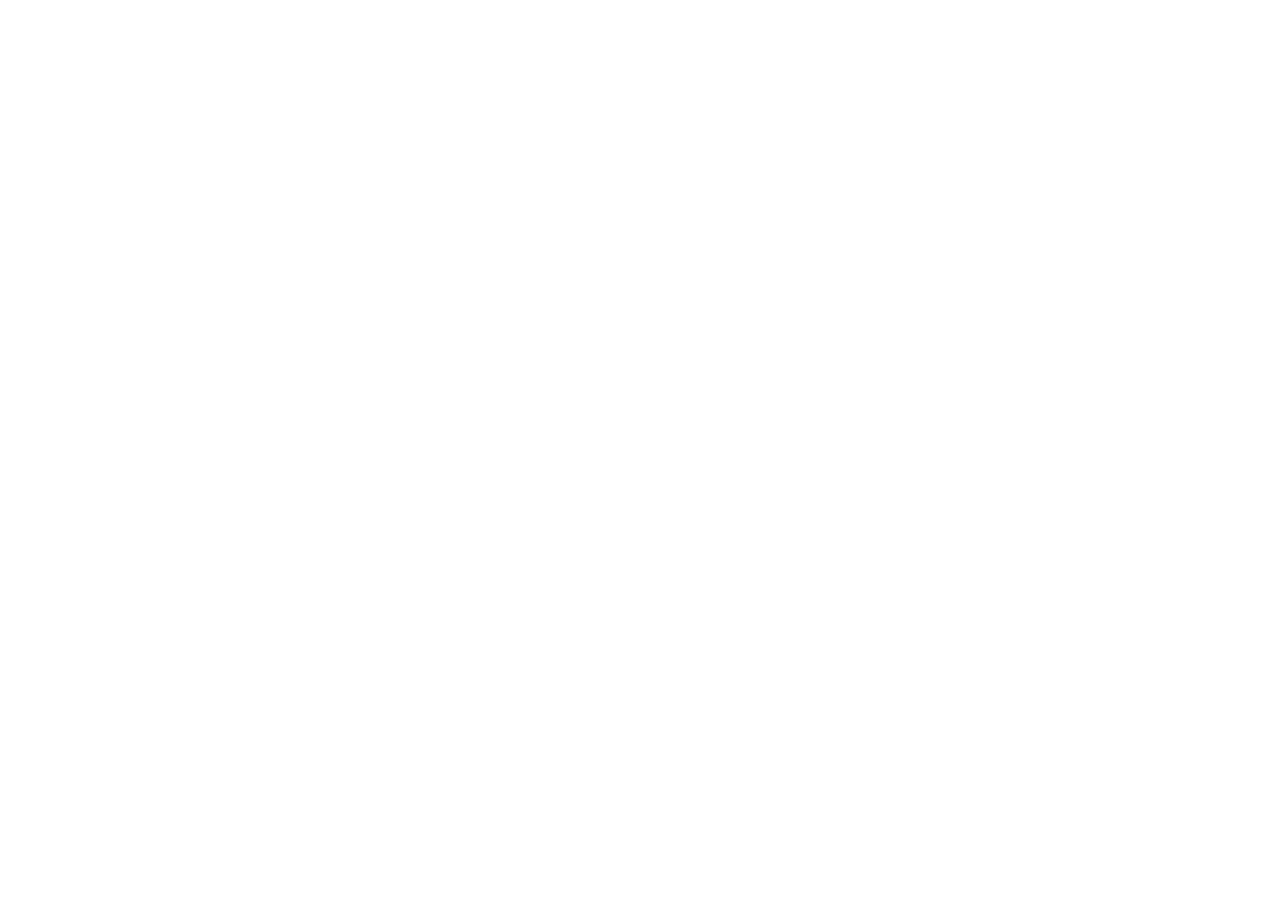
==== src/index.html @ 7e36cf8b "title project" ====
<!DOCTYPE html>
<html lang="ru">
<head>
    <meta charset="UTF-8">
    <meta name="viewport" content="width=device-width, initial-scale=1.0">
    <meta http-equiv="X-UA-Compatible" content="ie=edge">
    <title>Когнитивные искажения ispitsyn</title>

    <link rel="stylesheet" href="styles/style.css">
</head>
<body>
  <header></header>
  <section></section>
  <footer></footer>
</body>
</html>
---- src/styles/style.css ----
/** CSS STYLE **/

.hello {
  display: block;

  color: #fff;
}
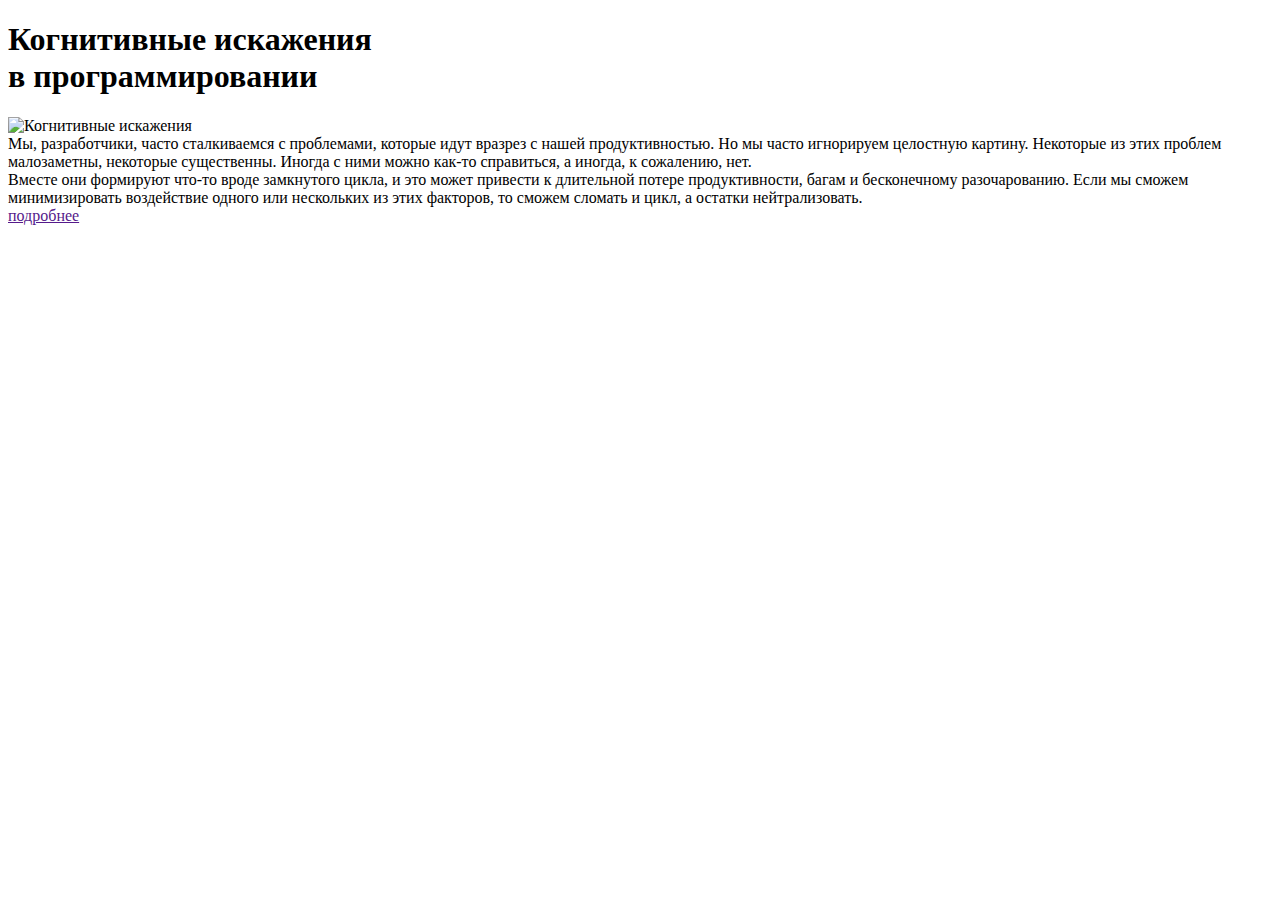
==== commit b1e5ee8b: "header project" ====
--- a/src/index.html
+++ b/src/index.html
@@ -5,11 +5,18 @@
     <meta name="viewport" content="width=device-width, initial-scale=1.0">
     <meta http-equiv="X-UA-Compatible" content="ie=edge">
     <title>Когнитивные искажения ispitsyn</title>
-
     <link rel="stylesheet" href="styles/style.css">
 </head>
 <body>
-  <header></header>
+  <header class="header">
+    <h1 class="header-title">Когнитивные искажения <br><span>в программировании</span></h1>
+    <img class="header-img" src="images/header.png" alt="Когнитивные искажения">
+    <div class="header-text text">Мы, разработчики, часто сталкиваемся с проблемами, которые идут вразрез с нашей продуктивностью. Но мы часто игнорируем целостную картину. Некоторые из этих проблем малозаметны, некоторые существенны. Иногда с ними можно как-то справиться, а иногда, к сожалению, нет.</div>
+    <div class="header-text text">Вместе они формируют что-то вроде замкнутого цикла, и это может привести к длительной потере продуктивности, багам и бесконечному разочарованию.
+      Если мы сможем минимизировать воздействие одного или нескольких из этих факторов, то сможем сломать и цикл, а остатки нейтрализовать.</div>
+    <a class="header-link" href="">подробнее</a>
+  </header>
+  <main></main>
   <section></section>
   <footer></footer>
 </body>
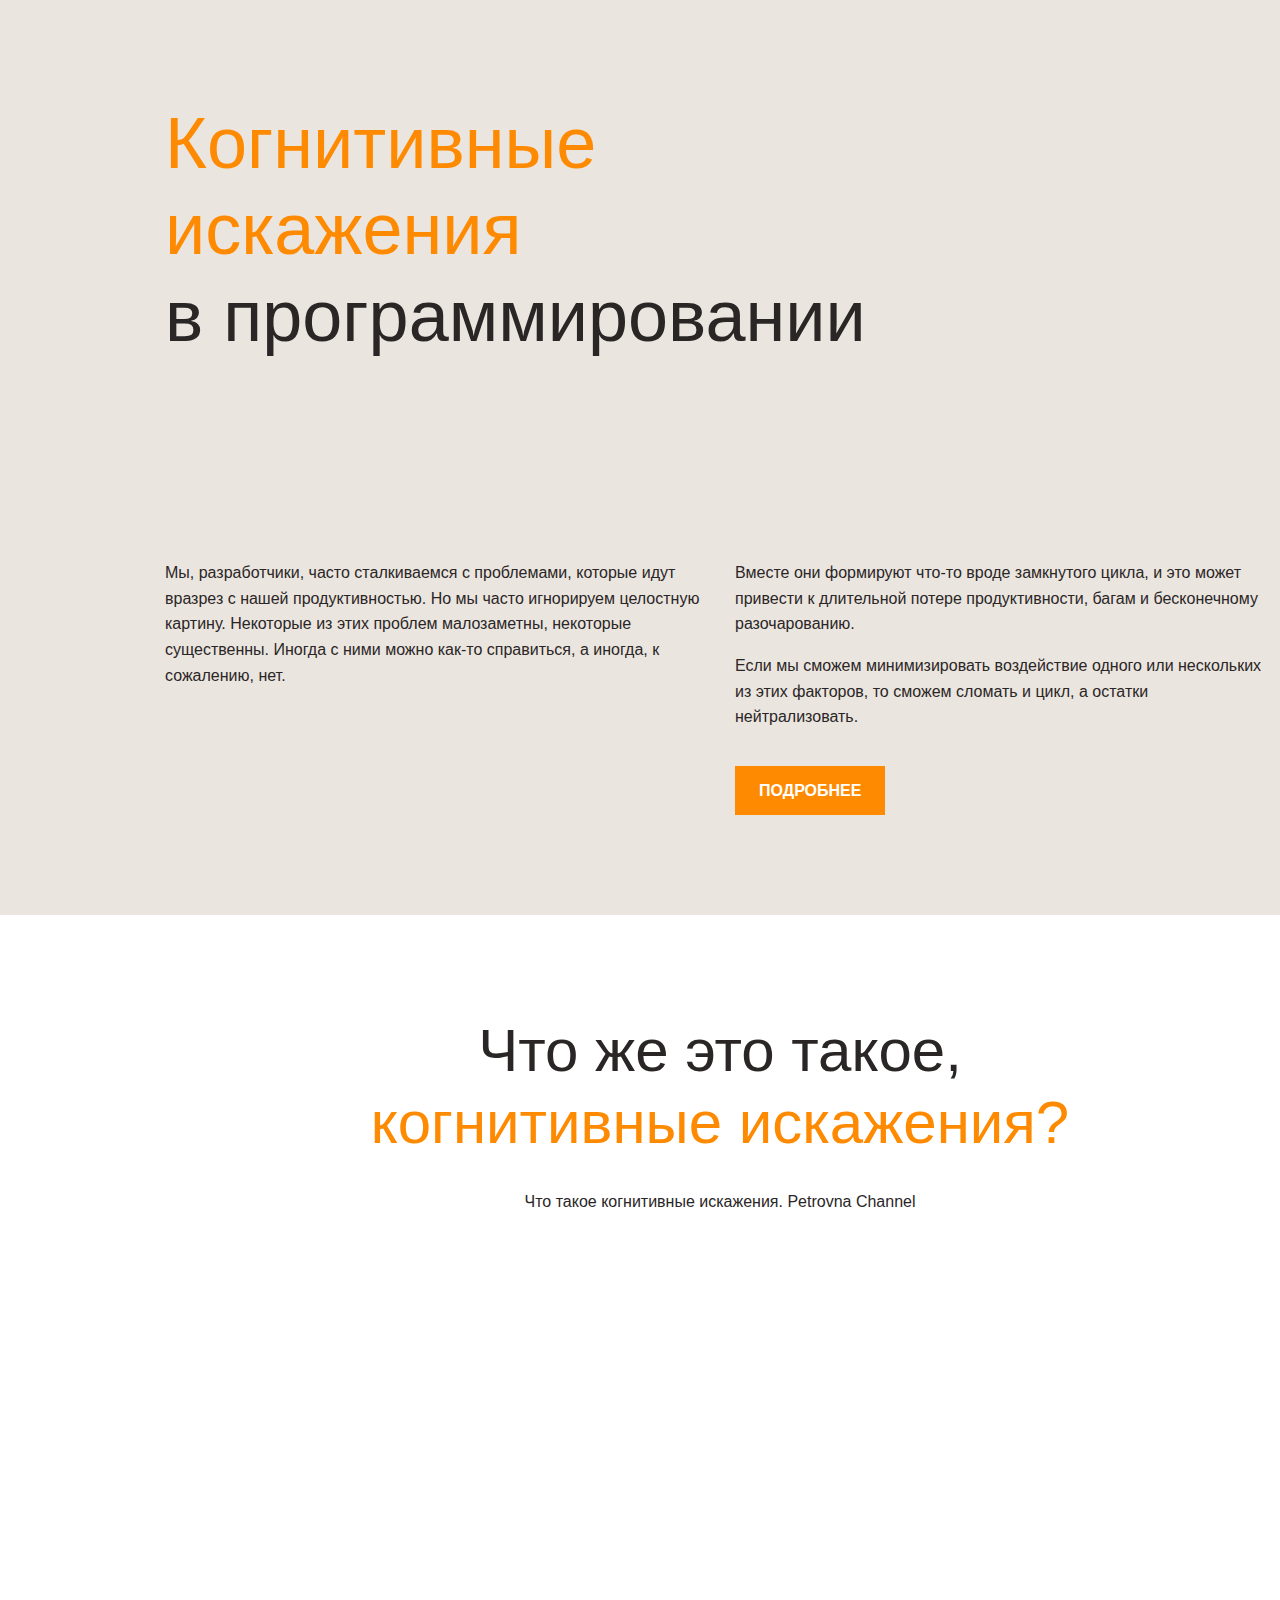
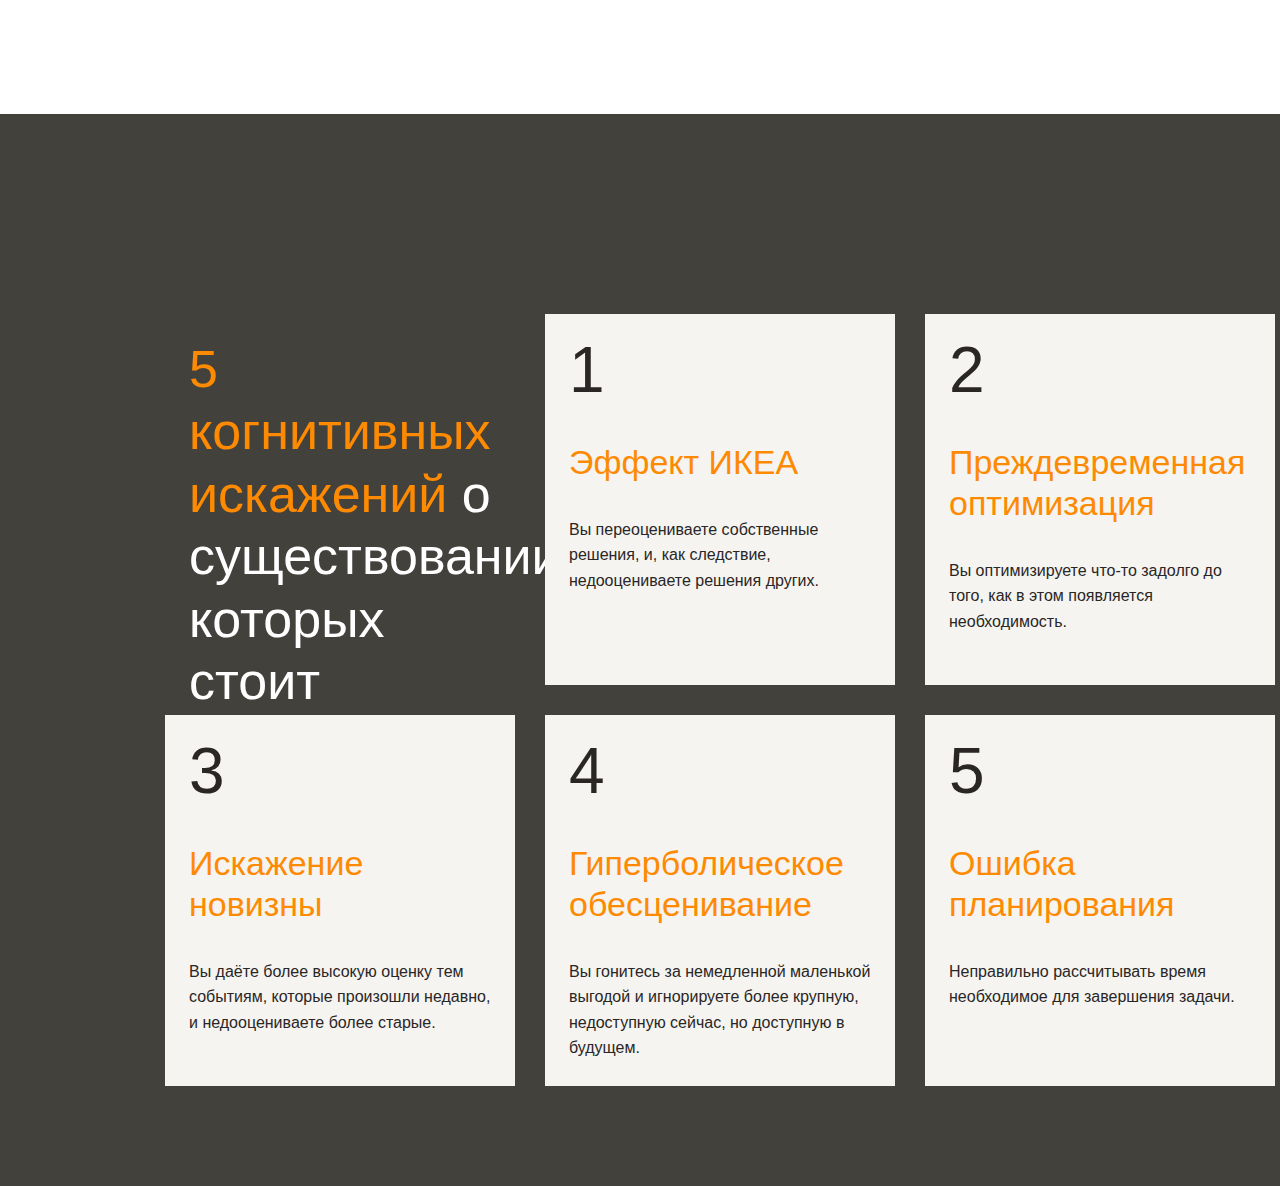
==== commit bec3b986: "content_video+navigation project" ====
--- a/src/index.html
+++ b/src/index.html
@@ -1,23 +1,91 @@
 <!DOCTYPE html>
 <html lang="ru">
 <head>
-    <meta charset="UTF-8">
-    <meta name="viewport" content="width=device-width, initial-scale=1.0">
-    <meta http-equiv="X-UA-Compatible" content="ie=edge">
-    <title>Когнитивные искажения ispitsyn</title>
-    <link rel="stylesheet" href="styles/style.css">
+  <meta charset="UTF-8">
+  <meta name="viewport" content="width=device-width, initial-scale=1.0">
+  <meta http-equiv="X-UA-Compatible" content="ie=edge">
+  <title>Когнитивные искажения ispitsyn</title>
+  <link rel="stylesheet" href="styles/style.css">
 </head>
 <body>
-  <header class="header">
-    <h1 class="header-title">Когнитивные искажения <br><span>в программировании</span></h1>
-    <img class="header-img" src="images/header.png" alt="Когнитивные искажения">
-    <div class="header-text text">Мы, разработчики, часто сталкиваемся с проблемами, которые идут вразрез с нашей продуктивностью. Но мы часто игнорируем целостную картину. Некоторые из этих проблем малозаметны, некоторые существенны. Иногда с ними можно как-то справиться, а иногда, к сожалению, нет.</div>
-    <div class="header-text text">Вместе они формируют что-то вроде замкнутого цикла, и это может привести к длительной потере продуктивности, багам и бесконечному разочарованию.
-      Если мы сможем минимизировать воздействие одного или нескольких из этих факторов, то сможем сломать и цикл, а остатки нейтрализовать.</div>
-    <a class="header-link" href="">подробнее</a>
+<main class="content">
+  <header class="content_header">
+    <section class="container">
+      <h1 class="header-title">Когнитивные <br>искажения <br><span class="black">в программировании</span></h1>
+      <img class="header-img" src="images/header.png" alt="Когнитивные искажения">
+      <section class="header_text">
+        <div class="text-item"><p>Мы, разработчики, часто сталкиваемся с проблемами, которые идут вразрез с нашей
+          продуктивностью. Но мы часто игнорируем целостную картину. Некоторые из этих проблем малозаметны, некоторые
+          существенны. Иногда с ними можно как-то справиться, а иногда, к сожалению, нет.</p>
+        </div>
+        <div class="text-item"><p>Вместе они формируют что-то вроде замкнутого цикла, и это может привести к длительной
+          потере
+          продуктивности, багам и бесконечному разочарованию.</p>
+          <p>Если мы сможем минимизировать воздействие одного или нескольких из этих факторов, то сможем сломать и цикл,
+            а
+            остатки нейтрализовать.</p>
+        </div>
+      </section>
+      <a class="header-link" href="">подробнее</a>
+    </section>
   </header>
-  <main></main>
-  <section></section>
-  <footer></footer>
+  <section class="content_video">
+    <section class="container">
+      <h2 class="h2">Что же это такое,<br><span class="orange">когнитивные искажения?</span></h2>
+      <p class="video-text">Что такое когнитивные искажения. Petrovna Channel</p>
+      <iframe class="video h2" width="919" height="569" src="https://www.youtube.com/embed/jie9AizBqss" frameborder="0"
+              allowfullscreen></iframe>
+    </section>
+  </section>
+  <section class="content_navigation">
+    <section class="container">
+      <ul class="navigation-items">
+        <li class="navigation-item h2"><span class="orange">5 когнитивных искажений</span> <span class="white"> о существовании которых стоит помнить</span>
+        </li>
+        <li class="navigation-item">
+          <a href="">
+            <div class="number">1</div>
+            <h3 class="h3 orange">Эффект ИКЕА</h3>
+            <div class="text">Вы переоцениваете собственные решения, и, как следствие, недооцениваете решения других.
+            </div>
+          </a>
+        </li>
+        <li class="navigation-item">
+          <a href="">
+            <div class="number">2</div>
+            <h3 class="h3 orange">Преждевременная оптимизация</h3>
+            <div class="text">Вы оптимизируете что-то задолго до того, как в этом появляется необходимость.</div>
+          </a>
+        </li>
+        <li class="navigation-item">
+          <a href="">
+            <div class="number">3</div>
+            <h3 class="h3 orange">Искажение новизны</h3>
+            <div class="text">Вы даёте более высокую оценку тем событиям, которые произошли недавно, и недооцениваете
+              более старые.
+            </div>
+          </a>
+        </li>
+        <li class="navigation-item">
+          <a href="">
+            <div class="number">4</div>
+            <h3 class="h3 orange">Гиперболическое обесценивание</h3>
+            <div class="text">Вы гонитесь за немедленной маленькой выгодой и игнорируете более крупную, недоступную
+              сейчас, но доступную в будущем.
+            </div>
+          </a>
+        </li>
+        <li class="navigation-item">
+          <a href="">
+            <div class="number">5</div>
+            <h3 class="h3 orange">Ошибка планирования</h3>
+            <div class="text">Неправильно рассчитывать время необходимое для завершения задачи.</div>
+          </a>
+        </li>
+      </ul>
+    </section>
+  </section>
+</main>
+<footer></footer>
 </body>
 </html>
--- a/src/styles/style.css
+++ b/src/styles/style.css
@@ -5,3 +5,209 @@
 
   color: #fff;
 }
+
+:root {
+  --Primary: #FE8A02;
+  --Text: #2A2626;
+  --background: #d7ccc0;
+  --White: #FFF;
+  --Primary-Dark: #42413c;
+  --Background-card: #f5f4f0;
+}
+
+@font-face {
+  font-family: "Neucha";
+  src: url("../fonts/Neucha-Regular.ttf");
+}
+
+@font-face {
+  font-family: "Open Sans";
+  src: url("../fonts/OpenSans-Regular.ttf");
+}
+
+body {
+  font-family: "Open Sans", sans-serif;
+  font-size: 16px;
+  width: 1440px;
+  line-height: 1.6em;
+  margin: 0;
+  color: var(--Text)
+}
+
+.container {
+  width: 1110px;
+  margin: 0 auto;
+  padding-top: 100px;
+  padding-bottom: 100px;
+  position: relative;
+}
+
+.content_header::before {
+  content: "";
+  display: block;
+  position: absolute;
+  width: 100%;
+  height: 100%;
+  background-image: url("../images/background.png");
+  opacity: 0.1;
+  background-repeat: no-repeat;
+  background-size: cover;
+  z-index: -2;
+  top: 0;
+  left: 0;
+}
+
+.header-title {
+  color: var(--Primary, #FE8A02);
+  font-family: Neucha, sans-serif;
+  font-size: 72px;
+  font-style: normal;
+  font-weight: 400;
+  line-height: 1.2em;
+  margin: 0;
+}
+
+.content_header::after {
+  content: "";
+  position: absolute;
+  background-color: var(--background);
+  z-index: -3;
+  width: 100%;
+  height: 100%;
+  opacity: 0.5;
+  top: 0;
+  left: 0;
+}
+
+.black {
+  color: var(--Text, #2A2626);
+}
+
+.content_header {
+  position: relative;
+  overflow: hidden;
+}
+
+.header-img {
+  position: absolute;
+  height: 525px;
+  top: 55px;
+  right: -270px;
+  z-index: -1;
+}
+
+.header_text {
+  padding-top: 185px;
+  display: flex;
+  gap: 30px;
+}
+
+.text-item {
+  width: 540px;
+}
+
+.header-link {
+  color: var(--White, #FFF);
+  font-family: Open Sans, sans-serif;
+  font-size: 16px;
+  font-style: normal;
+  font-weight: 700;
+  line-height: 160%; /* 25.6px */
+  text-transform: uppercase;
+  text-decoration: none;
+  display: inline-flex;
+  padding: 12px 24px 12px 24px;
+  justify-content: center;
+  align-items: center;
+  background: var(--Primary, #FE8A02);
+  margin-top: 20px;
+  left: 570px;
+  position: relative;
+}
+
+.h2 {
+  color: var(--Text, #2A2626);
+  text-align: center;
+  font-family: Neucha, sans-serif;
+  font-size: 60px;
+  font-style: normal;
+  font-weight: 400;
+  line-height: 1.2em;
+  margin: 0;
+}
+
+.video-text {
+  text-align: center;
+  margin: 30px 0 30px 0;
+}
+
+.orange {
+  color: var(--Primary, #FE8A02);
+}
+
+.video {
+  filter: drop-shadow(0 16px 32px rgba(0 0 0 / 15%));
+  margin-left: auto;
+  margin-right: auto;
+  display: block;
+  position: relative;
+  top: 200px;
+  margin-top: -200px;
+}
+
+.content_navigation {
+  background-color: var(--Primary-Dark);
+  padding-top: 100px;
+}
+
+.navigation-item {
+  width: 302px;
+  height: 323px;
+  background-color: var(--Background-card);
+  list-style: none;
+  padding: 24px;
+}
+
+.navigation-item a {
+  text-decoration: none;
+  color: var(--Text, #2A2626);
+}
+
+.navigation-items {
+  display: flex;
+  gap: 30px;
+  flex-wrap: wrap;
+  margin: 0;
+  padding: 0;
+}
+
+.h2.navigation-item {
+  font-size: 52px;
+}
+
+.number {
+  font-size: 64px;
+  font-family: "Neucha", sans-serif;
+  margin-bottom: 40px;
+  line-height: 1;
+}
+
+.h3 {
+  font-size: 34px;
+  line-height: 1.2em;
+  font-family: "Neucha", sans-serif;
+  font-weight: normal;
+}
+
+.navigation-item:nth-child(1) {
+  text-align: left;
+  background-color: var(--Primary-Dark);
+}
+
+.white {
+  color: var(--White);
+}
+
+
+
+
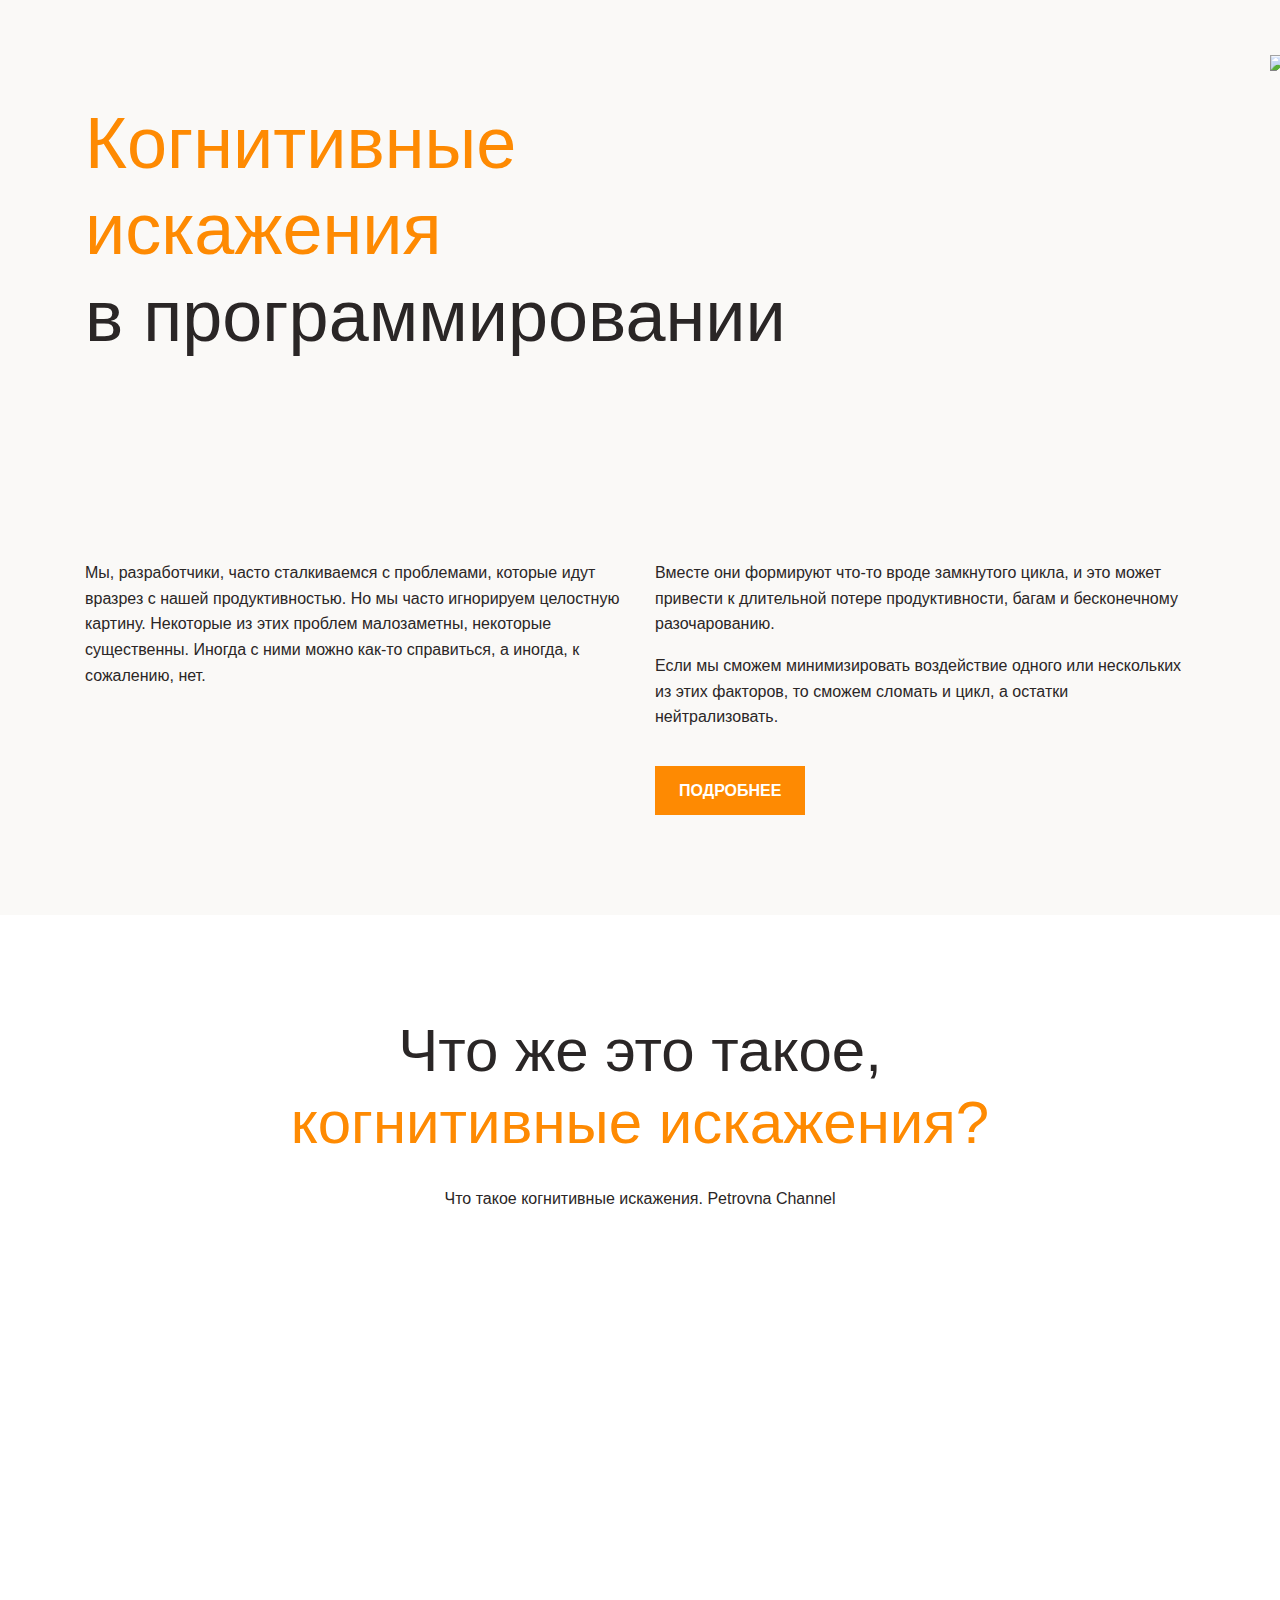
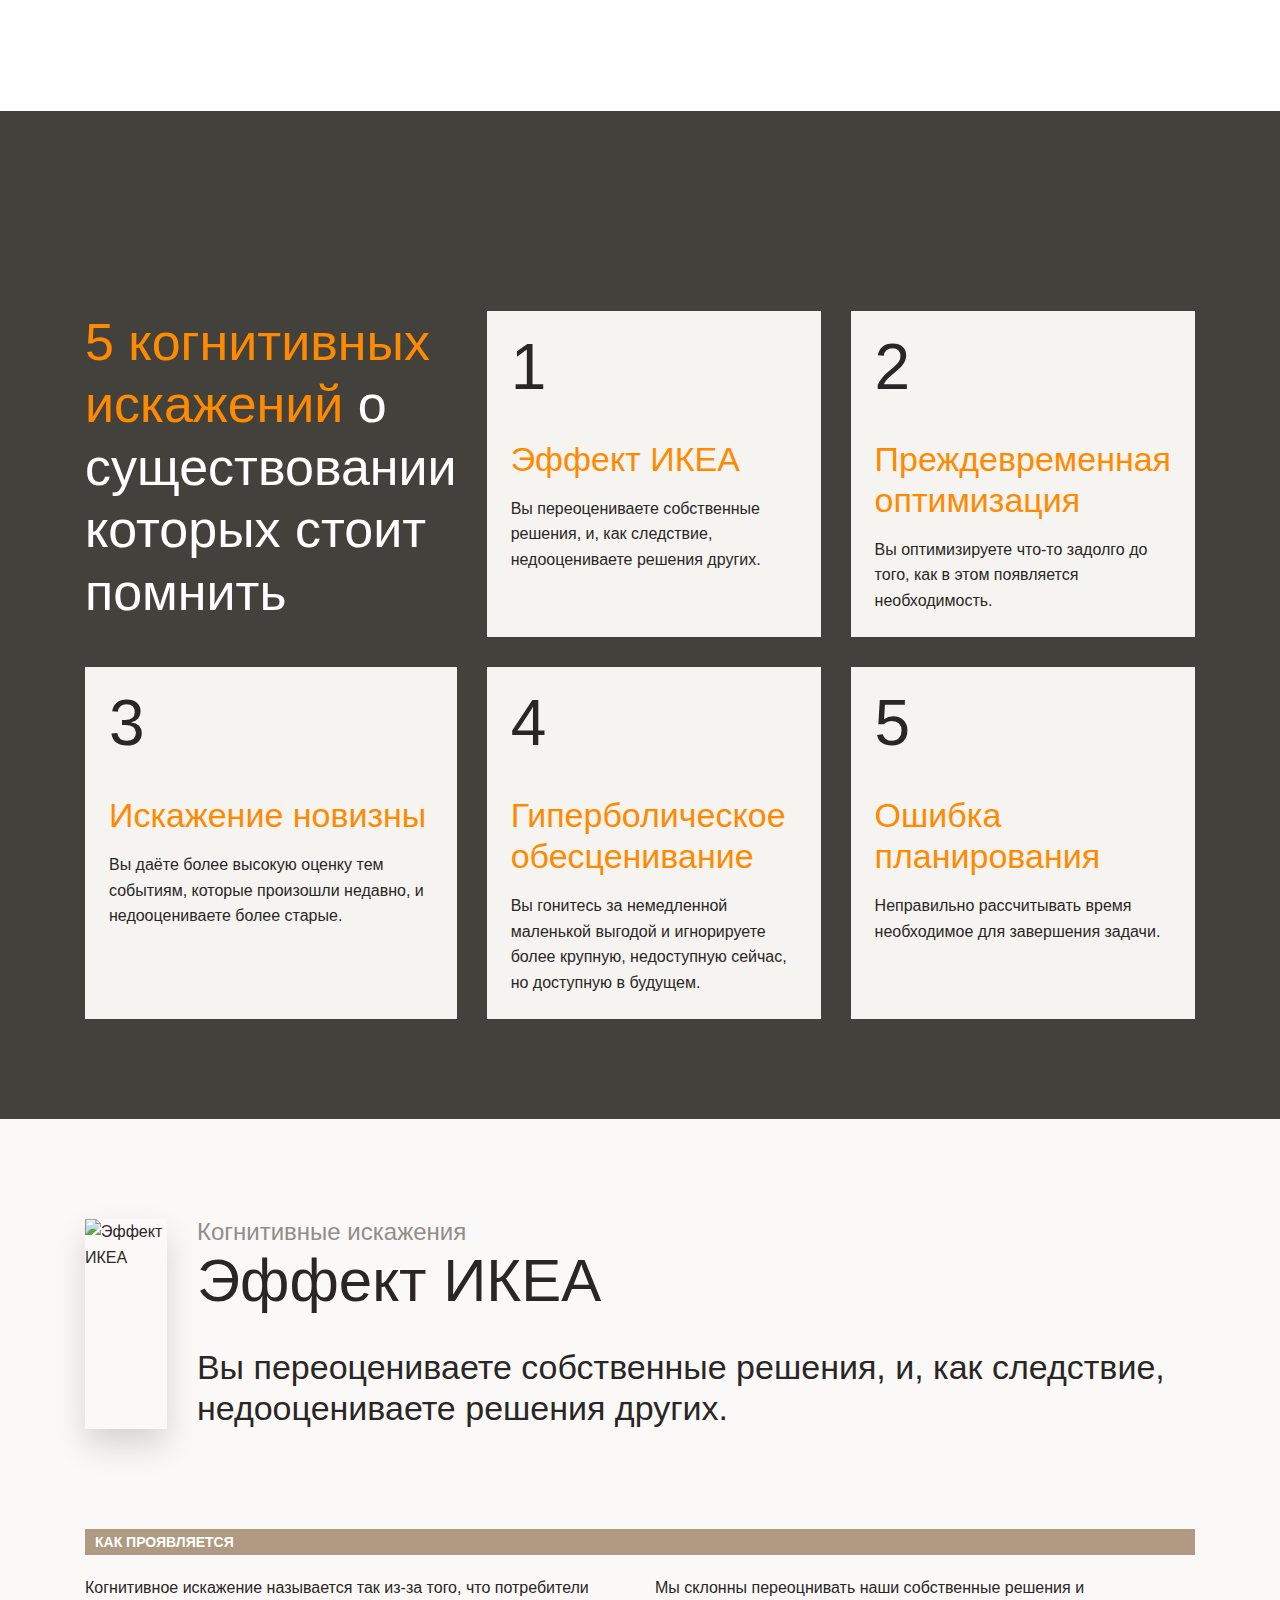
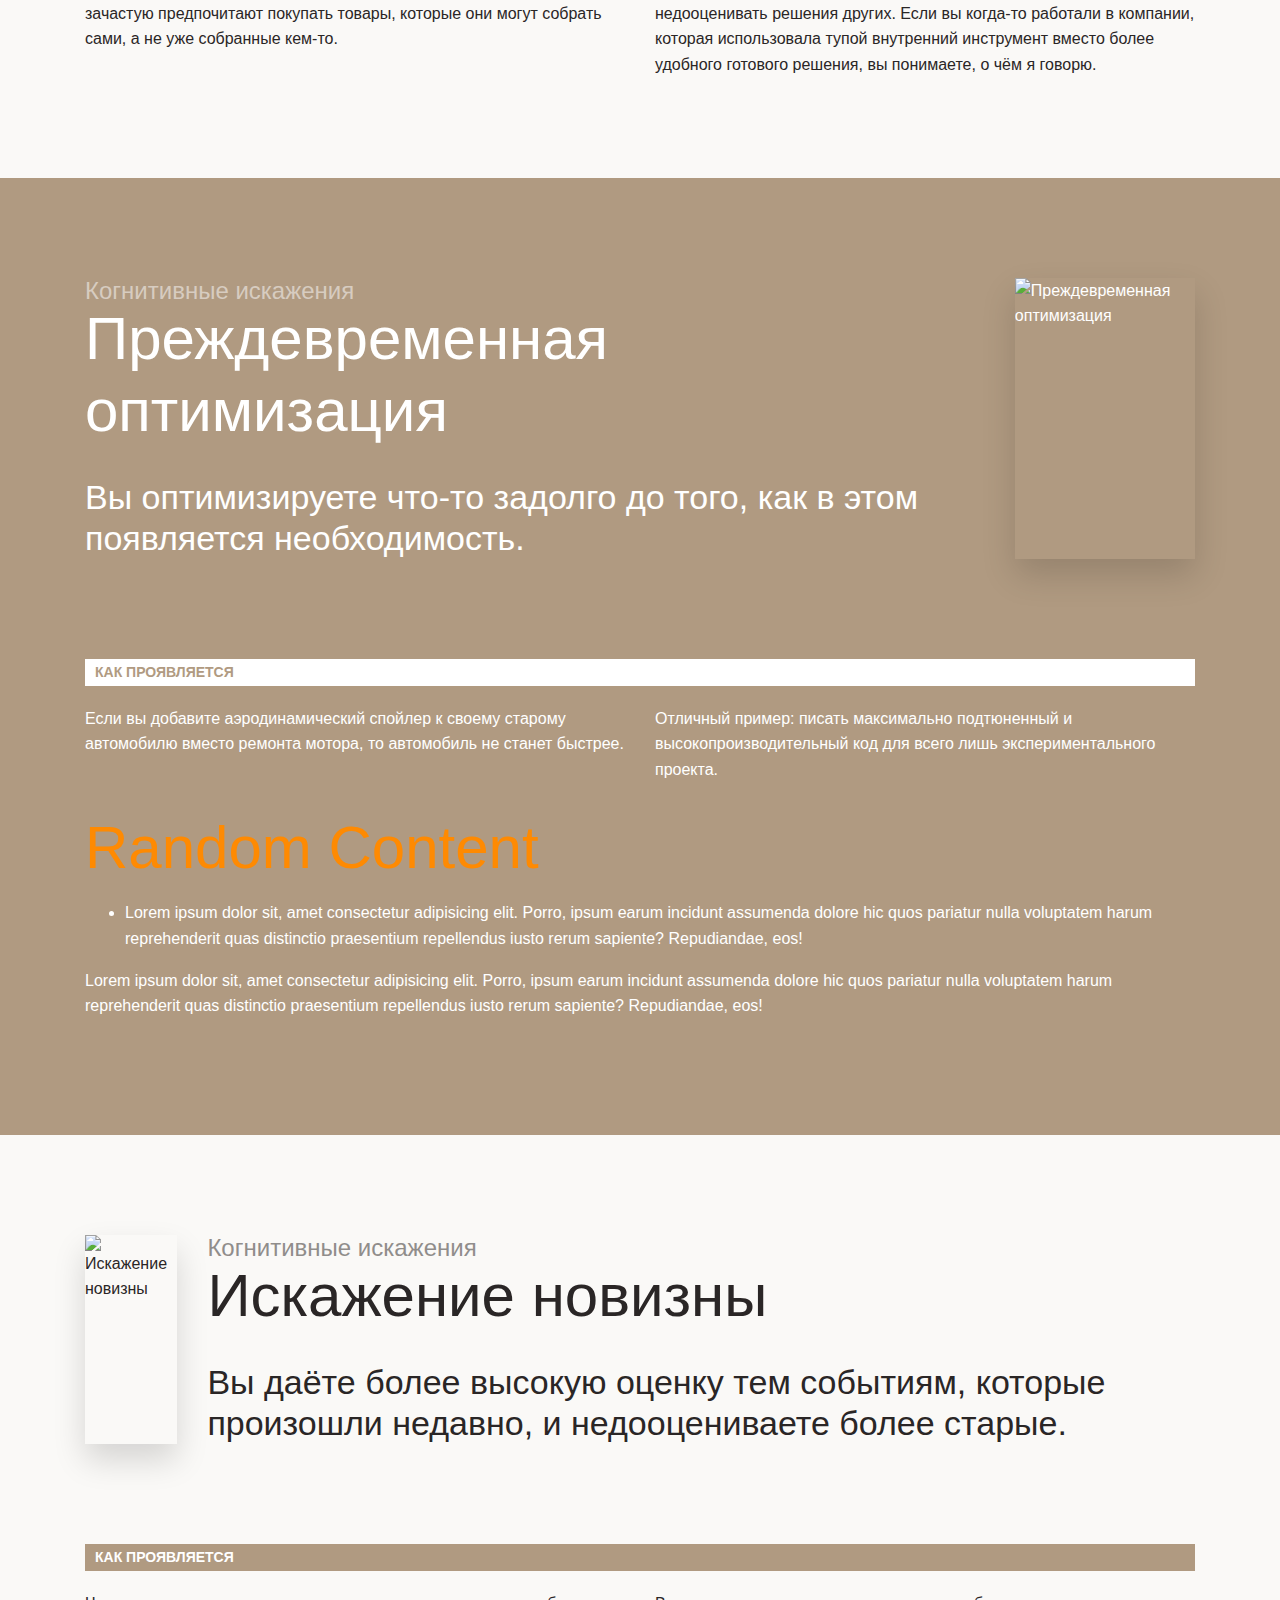
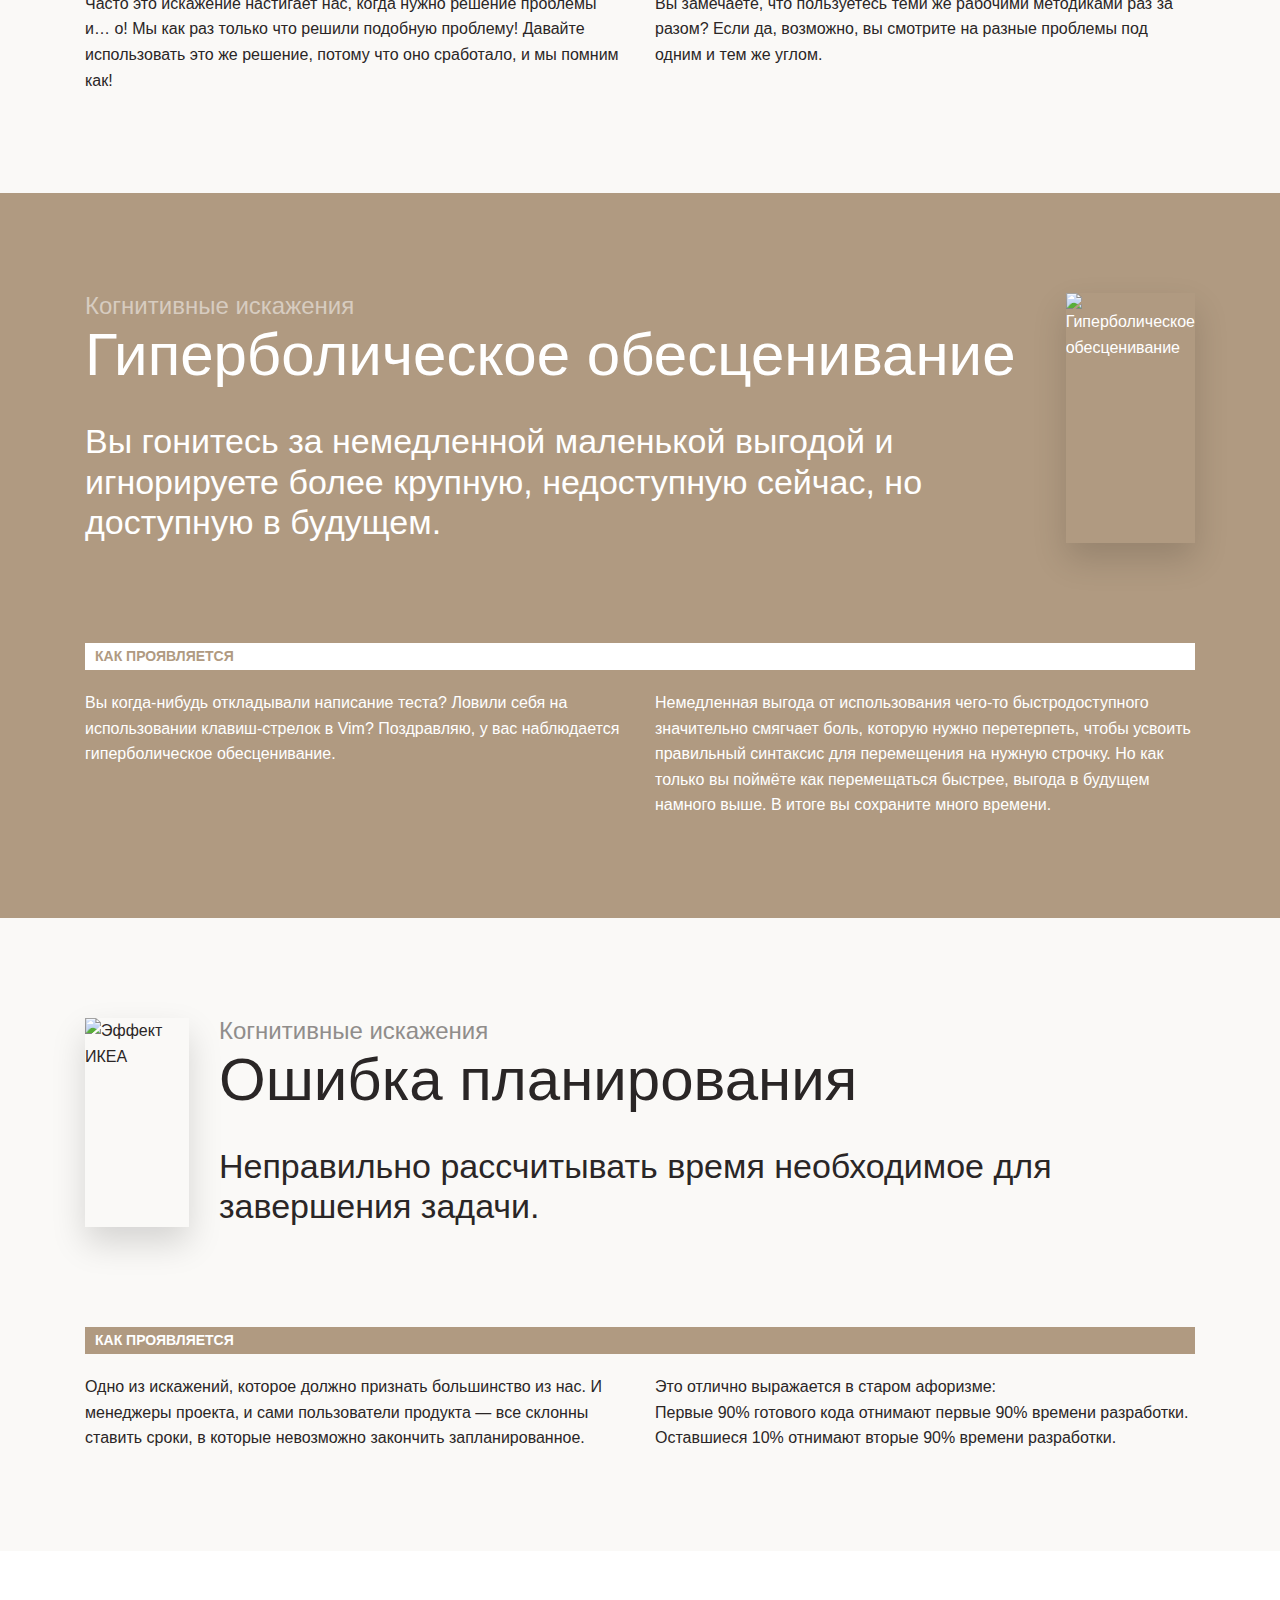
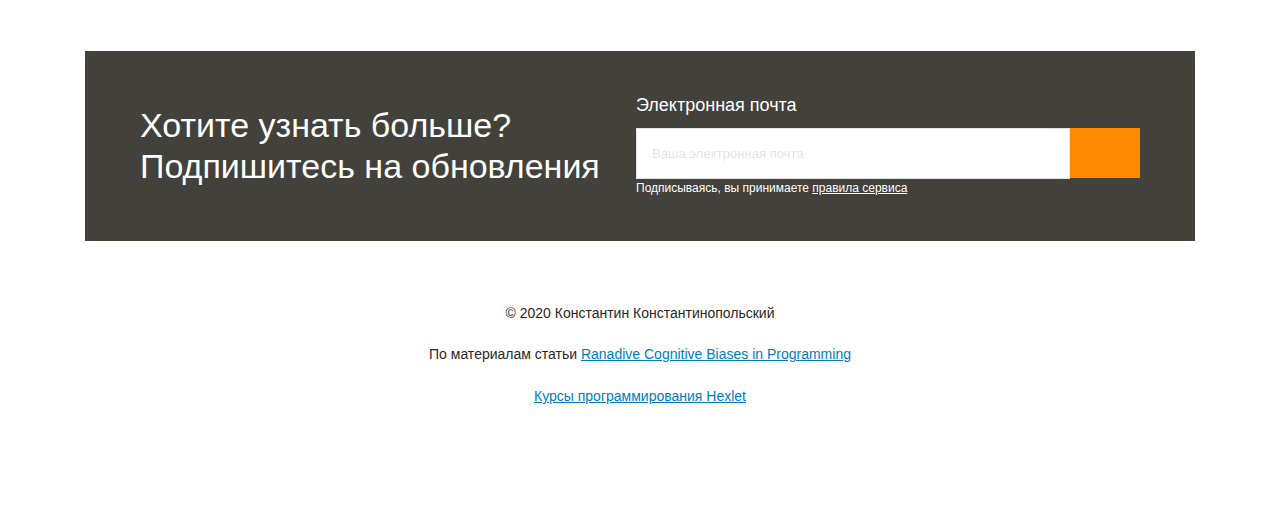
==== commit fe481eaf: "final project" ====
--- a/src/index.html
+++ b/src/index.html
@@ -14,11 +14,11 @@
       <h1 class="header-title">Когнитивные <br>искажения <br><span class="black">в программировании</span></h1>
       <img class="header-img" src="images/header.png" alt="Когнитивные искажения">
       <section class="header_text">
-        <div class="text-item"><p>Мы, разработчики, часто сталкиваемся с проблемами, которые идут вразрез с нашей
+        <div class="text"><p>Мы, разработчики, часто сталкиваемся с проблемами, которые идут вразрез с нашей
           продуктивностью. Но мы часто игнорируем целостную картину. Некоторые из этих проблем малозаметны, некоторые
           существенны. Иногда с ними можно как-то справиться, а иногда, к сожалению, нет.</p>
         </div>
-        <div class="text-item"><p>Вместе они формируют что-то вроде замкнутого цикла, и это может привести к длительной
+        <div class="text"><p>Вместе они формируют что-то вроде замкнутого цикла, и это может привести к длительной
           потере
           продуктивности, багам и бесконечному разочарованию.</p>
           <p>Если мы сможем минимизировать воздействие одного или нескольких из этих факторов, то сможем сломать и цикл,
@@ -26,66 +26,224 @@
             остатки нейтрализовать.</p>
         </div>
       </section>
-      <a class="header-link" href="">подробнее</a>
+      <a class="header-link" href="#navigation">подробнее</a>
     </section>
   </header>
   <section class="content_video">
     <section class="container">
-      <h2 class="h2">Что же это такое,<br><span class="orange">когнитивные искажения?</span></h2>
+      <h2><span class="black">Что же это такое,</span><br>когнитивные искажения?</h2>
       <p class="video-text">Что такое когнитивные искажения. Petrovna Channel</p>
-      <iframe class="video h2" width="919" height="569" src="https://www.youtube.com/embed/jie9AizBqss" frameborder="0"
+      <iframe class="video" width="919" height="569" src="https://www.youtube.com/embed/jie9AizBqss" frameborder="0"
               allowfullscreen></iframe>
     </section>
   </section>
-  <section class="content_navigation">
+  <section class="content_navigation" id="navigation">
     <section class="container">
       <ul class="navigation-items">
-        <li class="navigation-item h2"><span class="orange">5 когнитивных искажений</span> <span class="white"> о существовании которых стоит помнить</span>
-        </li>
-        <li class="navigation-item">
-          <a href="">
+        <li class="navigation-item"><h2>5 когнитивных искажений<span class="white"> о существовании которых стоит помнить</span>
+        </h2>
+        </li>
+        <li class="navigation-item">
+          <a href="#1">
             <div class="number">1</div>
-            <h3 class="h3 orange">Эффект ИКЕА</h3>
-            <div class="text">Вы переоцениваете собственные решения, и, как следствие, недооцениваете решения других.
-            </div>
-          </a>
-        </li>
-        <li class="navigation-item">
-          <a href="">
+            <h3>Эффект ИКЕА</h3>
+            <div>Вы переоцениваете собственные решения, и, как следствие, недооцениваете решения других.
+            </div>
+          </a>
+        </li>
+        <li class="navigation-item">
+          <a href="#2">
             <div class="number">2</div>
-            <h3 class="h3 orange">Преждевременная оптимизация</h3>
-            <div class="text">Вы оптимизируете что-то задолго до того, как в этом появляется необходимость.</div>
-          </a>
-        </li>
-        <li class="navigation-item">
-          <a href="">
+            <h3>Преждевременная оптимизация</h3>
+            <div>Вы оптимизируете что-то задолго до того, как в этом появляется необходимость.</div>
+          </a>
+        </li>
+        <li class="navigation-item">
+          <a href="#3">
             <div class="number">3</div>
-            <h3 class="h3 orange">Искажение новизны</h3>
-            <div class="text">Вы даёте более высокую оценку тем событиям, которые произошли недавно, и недооцениваете
+            <h3>Искажение новизны</h3>
+            <div>Вы даёте более высокую оценку тем событиям, которые произошли недавно, и недооцениваете
               более старые.
             </div>
           </a>
         </li>
         <li class="navigation-item">
-          <a href="">
+          <a href="#4">
             <div class="number">4</div>
-            <h3 class="h3 orange">Гиперболическое обесценивание</h3>
-            <div class="text">Вы гонитесь за немедленной маленькой выгодой и игнорируете более крупную, недоступную
+            <h3>Гиперболическое обесценивание</h3>
+            <div>Вы гонитесь за немедленной маленькой выгодой и игнорируете более крупную, недоступную
               сейчас, но доступную в будущем.
             </div>
           </a>
         </li>
         <li class="navigation-item">
-          <a href="">
+          <a href="#5">
             <div class="number">5</div>
-            <h3 class="h3 orange">Ошибка планирования</h3>
-            <div class="text">Неправильно рассчитывать время необходимое для завершения задачи.</div>
+            <h3>Ошибка планирования</h3>
+            <div>Неправильно рассчитывать время необходимое для завершения задачи.</div>
           </a>
         </li>
       </ul>
     </section>
   </section>
+  <section class="content_ikea-effect" id="1">
+    <section class="container">
+      <section class="ikea-effect">
+        <section class="flex">
+          <img class="img" src="images/ikea-effect.png" alt="Эффект ИКЕА">
+          <div class="part">
+            <div class="topic-dark topic">Когнитивные искажения</div>
+            <h2 class="black">Эффект ИКЕА</h2>
+            <div class="subhead-dark subhead">Вы переоцениваете собственные решения, и, как следствие, недооцениваете
+              решения других.
+            </div>
+          </div>
+        </section>
+        <h4 class="dark"> Как проявляется</h4>
+        <div class="flex">
+          <p class="text">Когнитивное искажение называется так из-за того, что потребители зачастую
+            предпочитают
+            покупать товары,
+            которые они могут собрать сами, а не уже собранные кем-то.</p>
+          <p class="text">Мы склонны переоцнивать наши собственные решения и недооценивать решения других.
+            Если вы
+            когда-то работали в
+            компании, которая использовала тупой внутренний инструмент вместо более удобного готового решения, вы
+            понимаете, о чём я говорю.</p>
+        </div>
+      </section>
+    </section>
+  </section>
+  <section class="content_premature-optimization" id="2">
+    <section class="container">
+      <section class="premature-optimization">
+        <section class="flex">
+          <div class="part">
+            <div class="topic-light topic">Когнитивные искажения</div>
+            <h2 class="light">Преждевременная оптимизация</h2>
+            <div class="subhead-light subhead">Вы оптимизируете что-то задолго до того, как в этом появляется
+              необходимость.
+            </div>
+          </div>
+          <img class="img" src="images/premature-optimization.png" alt="Преждевременная оптимизация">
+        </section>
+        <h4 class="light"> Как проявляется</h4>
+        <div class="flex">
+          <p class="text">Если вы добавите аэродинамический спойлер к своему старому автомобилю
+            вместо ремонта мотора, то автомобиль не станет быстрее.</p>
+          <p class="text">Отличный пример: писать максимально подтюненный и
+            высокопроизводительный код для всего лишь экспериментального проекта.</p>
+        </div>
+      </section>
+      <div style="margin-top: 30px; color: white;">
+        <h2>Random Content</h2>
+        <ul>
+          <li>Lorem ipsum dolor sit, amet consectetur adipisicing elit. Porro, ipsum earum incidunt assumenda dolore hic
+            quos pariatur nulla voluptatem harum reprehenderit quas distinctio praesentium repellendus iusto rerum
+            sapiente? Repudiandae, eos!
+          </li>
+        </ul>
+        <p>Lorem ipsum dolor sit, amet consectetur adipisicing elit. Porro, ipsum earum incidunt assumenda dolore hic
+          quos pariatur nulla voluptatem harum reprehenderit quas distinctio praesentium repellendus iusto rerum
+          sapiente? Repudiandae, eos!</p>
+      </div>
+    </section>
+  </section>
+  <section class="content_distortion-of-novelty" id="3">
+    <section class="container">
+      <section class="distortion-of-novelty">
+        <section class="flex">
+          <img class="img" src="images/distortion-of-novelty.png" alt="Искажение новизны">
+          <div class="part">
+            <div class="topic-dark topic">Когнитивные искажения</div>
+            <h2 class="black">Искажение новизны</h2>
+            <div class="subhead-dark subhead">Вы даёте более высокую оценку тем событиям, которые произошли недавно, и
+              недооцениваете более старые.
+            </div>
+          </div>
+        </section>
+        <h4 class="dark"> Как проявляется</h4>
+        <div class="flex">
+          <p class="text">Часто это искажение настигает нас, когда нужно решение проблемы и… о! Мы как раз только что
+            решили подобную проблему! Давайте использовать это же решение, потому что оно сработало, и мы помним
+            как!</p>
+          <p class="text">Вы замечаете, что пользуетесь теми же рабочими методиками раз за разом? Если да, возможно, вы
+            смотрите на разные проблемы под одним и тем же углом.</p>
+        </div>
+      </section>
+    </section>
+  </section>
+  <section class="content_hyperbolic-depreciation" id="4">
+    <section class="container">
+      <section class="hyperbolic-depreciation">
+        <section class="flex">
+          <div class="part">
+            <div class="topic-light topic">Когнитивные искажения</div>
+            <h2 class="light">Гиперболическое обесценивание</h2>
+            <div class="subhead-light subhead">Вы гонитесь за немедленной маленькой выгодой и игнорируете более крупную,
+              недоступную сейчас, но доступную в будущем.
+            </div>
+          </div>
+          <img class="img" src="images/hyperbolic-depreciation.png" alt="Гиперболическое обесценивание">
+        </section>
+        <h4 class="light"> Как проявляется</h4>
+        <div class="flex">
+          <p class="text">Вы когда-нибудь откладывали написание теста? Ловили себя на использовании клавиш-стрелок в
+            Vim? Поздравляю, у вас наблюдается гиперболическое обесценивание.</p>
+          <p class="text">Немедленная выгода от использования чего-то быстродоступного значительно смягчает боль,
+            которую нужно перетерпеть, чтобы усвоить правильный синтаксис для перемещения на нужную строчку. Но как
+            только вы поймёте как перемещаться быстрее, выгода в будущем намного выше. В итоге вы сохраните много
+            времени.</p>
+        </div>
+      </section>
+    </section>
+  </section>
+  <section class="content_errors-in-planning" id="5">
+    <section class="container">
+      <section class="errors-in-planning">
+        <section class="flex">
+          <img class="img" src="images/errors-in-planning.png" alt="Эффект ИКЕА">
+          <div class="part">
+            <div class="topic-dark topic">Когнитивные искажения</div>
+            <h2 class="black">Ошибка планирования</h2>
+            <div class="subhead-dark subhead">Неправильно рассчитывать время необходимое для завершения задачи.
+            </div>
+          </div>
+        </section>
+        <h4 class="dark"> Как проявляется</h4>
+        <div class="flex">
+          <p class="text">Одно из искажений, которое должно признать большинство из нас. И менеджеры проекта, и сами
+            пользователи продукта — все склонны ставить сроки, в которые невозможно закончить запланированное.</p>
+          <p class="text">Это отлично выражается в старом афоризме:
+            <br>Первые 90% готового кода отнимают первые 90% времени разработки. Оставшиеся 10% отнимают вторые 90%
+            времени разработки.</p>
+        </div>
+      </section>
+    </section>
+  </section>
 </main>
-<footer></footer>
+<footer>
+  <section class="container">
+    <section class="updates white">
+      <h3 class="white">Хотите узнать больше? <br>Подпишитесь на обновления</h3>
+      <section class="email">
+        <form action="" method="post">
+        <label class="inscription" for="email">Электронная почта</label>
+          <div class="button-flex">
+        <input class="input" type="email" id="email" placeholder="Ваша электронная почта">
+        <button type="submit" class="button"></button>
+          </div>
+        <div class="rules">Подписываясь, вы принимаете <a href="">правила сервиса</a></div>
+        </form>
+      </section>
+    </section>
+      <section class="copyright">
+        <div>© 2020 Константин Константинопольский</div>
+        <div>По материалам статьи <a href="https://medium.com/hackernoon/cognitive-biases-in-programming-5e937707c27b">Ranadive
+          Cognitive Biases in Programming</a></div>
+        <div><a href="https://ru.hexlet.io/">Курсы программирования Hexlet</a></div>
+      </section>
+    </section>
+</footer>
 </body>
 </html>
--- a/src/styles/style.css
+++ b/src/styles/style.css
@@ -8,11 +8,14 @@
 
 :root {
   --Primary: #FE8A02;
-  --Text: #2A2626;
-  --background: #d7ccc0;
+  --background: #f5f4f0;
   --White: #FFF;
   --Primary-Dark: #42413c;
-  --Background-card: #f5f4f0;
+  --Background-Dark: #B09A81;
+  --Brown: #B09A81;
+  --Secondary: #908D8B;
+  --White-50: #D7CCC0;
+  --Dark: #2A2626;
 }
 
 @font-face {
@@ -28,10 +31,34 @@
 body {
   font-family: "Open Sans", sans-serif;
   font-size: 16px;
-  width: 1440px;
   line-height: 1.6em;
+  font-style: normal;
+  font-weight: 400;
   margin: 0;
-  color: var(--Text)
+  color: var(--Dark, #2A2626)
+}
+
+h1,
+h2,
+h3 {
+  font-family: "Neucha", sans-serif;
+  color: var(--Primary);
+  line-height: 1.2em;
+  margin: 0;
+  font-style: normal;
+  font-weight: 400;
+}
+
+h1 {
+  font-size: 72px;
+}
+
+h2 {
+  font-size: 60px;
+}
+
+h3 {
+  font-size: 34px;
 }
 
 .container {
@@ -80,7 +107,11 @@
 }
 
 .black {
-  color: var(--Text, #2A2626);
+  color: var(--Dark, #2A2626);
+}
+
+.white {
+  color: var(--White);
 }
 
 .content_header {
@@ -100,10 +131,6 @@
   padding-top: 185px;
   display: flex;
   gap: 30px;
-}
-
-.text-item {
-  width: 540px;
 }
 
 .header-link {
@@ -125,24 +152,16 @@
   position: relative;
 }
 
-.h2 {
-  color: var(--Text, #2A2626);
+.header-link:hover {
+  background: #EA7600;
+}
+.content_video h2 {
   text-align: center;
-  font-family: Neucha, sans-serif;
-  font-size: 60px;
-  font-style: normal;
-  font-weight: 400;
-  line-height: 1.2em;
-  margin: 0;
 }
 
 .video-text {
   text-align: center;
-  margin: 30px 0 30px 0;
-}
-
-.orange {
-  color: var(--Primary, #FE8A02);
+  margin: 27px 0 30px 0;
 }
 
 .video {
@@ -161,28 +180,37 @@
 }
 
 .navigation-item {
-  width: 302px;
-  height: 323px;
-  background-color: var(--Background-card);
+  background-color: var(--background);
   list-style: none;
+}
+
+.navigation-item:hover h3,
+.navigation-item:hover .number,
+.navigation-item:hover div,
+.navigation-item:hover {
+  background: var(--Primary, #FE8A02);
+  color: var(--White);
+}
+
+.navigation-item h2 {
+  font-size: 52px;
+}
+
+.navigation-item a {
+  height: 100%;
+  text-decoration: none;
+  color: var(--Dark, #2A2626);
   padding: 24px;
-}
-
-.navigation-item a {
-  text-decoration: none;
-  color: var(--Text, #2A2626);
+  display: block;
+  box-sizing: border-box;
 }
 
 .navigation-items {
-  display: flex;
+  padding: 0;
+  margin: 0;
+  display: grid;
   gap: 30px;
-  flex-wrap: wrap;
-  margin: 0;
-  padding: 0;
-}
-
-.h2.navigation-item {
-  font-size: 52px;
+  grid-template-columns: repeat(3, 1fr);
 }
 
 .number {
@@ -192,22 +220,244 @@
   line-height: 1;
 }
 
-.h3 {
+.navigation-item h3 {
   font-size: 34px;
+  margin: 0 0 16px 0;
+}
+
+.navigation-item:nth-child(1) {
+  background-color: var(--Primary-Dark);
+}
+
+.flex {
+  display: flex;
+  gap: 30px;
+}
+
+.content_ikea-effect,
+.content_distortion-of-novelty,
+.content_errors-in-planning {
+  position: relative;
+}
+
+.content_ikea-effect::before,
+.content_distortion-of-novelty::before,
+.content_errors-in-planning::before {
+  content: "";
+  display: block;
+  position: absolute;
+  width: 100%;
+  height: 100%;
+  background-image: url("../images/background.png");
+  opacity: 0.1;
+  background-repeat: no-repeat;
+  background-size: cover;
+  z-index: -2;
+  top: 0;
+  left: 0;
+}
+
+.content_ikea-effect::after,
+.content_distortion-of-novelty::after,
+.content_errors-in-planning::after {
+  content: "";
+  position: absolute;
+  background-color: var(--background);
+  z-index: -3;
+  width: 100%;
+  height: 100%;
+  opacity: 0.5;
+  top: 0;
+  left: 0;
+}
+
+.img {
+  box-shadow: 0 16px 32px 0 rgba(0, 0, 0, 0.15);
+}
+
+h2.light {
+  color: var(--White, #FFF);
+}
+
+.part h2 {
+  padding-bottom: 30px;
+}
+.subhead-dark {
+  color: var(--Dark, #2A2626);
+}
+
+.subhead-light {
+  color: var(--White, #FFF);
+}
+
+.subhead {
+  font-family: Neucha, sans-serif;
+  font-size: 34px;
+  font-style: normal;
+  font-weight: 400;
+  line-height: 40.8px; /* 120% */
+}
+
+.text {
+  width: 540px;
+  margin: 0;
+  line-height: 25.6px; /* 160% */
+}
+
+h4 {
+  font-family: Open Sans, sans-serif;
+  font-size: 14px;
+  font-weight: 700;
+  text-transform: uppercase;
+  margin-top: 100px;
+  margin-bottom: 20px;
+  padding: 5px 0 5px 10px;
   line-height: 1.2em;
-  font-family: "Neucha", sans-serif;
-  font-weight: normal;
-}
-
-.navigation-item:nth-child(1) {
-  text-align: left;
-  background-color: var(--Primary-Dark);
-}
-
-.white {
+}
+
+h4.dark {
   color: var(--White);
-}
-
-
-
-
+  background: var(--Background-Dark, #B09A81);
+}
+
+h4.light {
+  background: var(--White);
+  color: var(--Brown, #B09A81);
+}
+
+.topic-dark {
+  color: var(--Secondary, #908D8B);
+}
+
+.topic-light {
+  color: var(--White-50, #D7CCC0);
+}
+
+.topic {
+  font-family: Neucha, sans-serif;
+  font-size: 24px;
+  font-style: normal;
+  font-weight: 400;
+}
+
+.content_premature-optimization,
+.content_hyperbolic-depreciation {
+  position: relative;
+  color: var(--White);
+}
+
+.content_premature-optimization::before,
+.content_hyperbolic-depreciation::before {
+  content: "";
+  display: block;
+  position: absolute;
+  width: 100%;
+  height: 100%;
+  background-image: url("../images/background.png");
+  opacity: 0.1;
+  background-repeat: no-repeat;
+  background-size: cover;
+  z-index: -2;
+  top: 0;
+  left: 0;
+}
+
+.content_premature-optimization::after,
+.content_hyperbolic-depreciation::after {
+  content: "";
+  position: absolute;
+  background-color: var(--Background-Dark);
+  z-index: -3;
+  width: 100%;
+  height: 100%;
+  top: 0;
+  left: 0;
+}
+
+.updates {
+  background: var(--Primary-Dark, #42413C);
+  display: flex;
+  padding: 0 55px;
+  justify-content: space-between;
+  align-items: center;
+  height: 190px;
+  margin-bottom: 60px;
+}
+
+.inscription {
+  display: block;
+  font-size: 18px;
+  padding-bottom: 9px;
+}
+
+.rules a {
+  color: #FFF;
+  text-decoration-line: underline;
+}
+
+.rules {
+  font-size: 12px;
+  line-height: 160%;
+}
+
+.input {
+  display: block;
+  position: relative;
+  width: 415px;
+  height: 47px;
+  border: 1px solid #E3E3E3;
+  background: var(--White, #FFF);
+  padding-left: 15px;
+  outline: transparent;
+}
+
+.input::placeholder {
+  color: #757575;
+  font-size: 13.1px;
+  line-height: 160%; /* 20.96px */
+  opacity: 0.2;
+}
+
+button::before {
+  content: "";
+  top: 15px;
+  left: 22px;
+  width: 24px;
+  position: absolute;
+  height: 24px;
+  z-index: 2;
+  background-image: url(../images/send.svg);
+  background-repeat: no-repeat;
+}
+
+.button {
+  position: relative;
+  height: 50px;
+  width: 70px;
+  background-color: var(--Primary);
+  border: none;
+  display: block;
+  cursor: pointer;
+}
+
+.button:hover {
+  background: #EA7600;
+}
+
+.copyright {
+  display: flex;
+  flex-direction: column;
+  gap: 16px;
+  align-items: center;
+  font-size: 14px;
+}
+
+.copyright a {
+  color: #007DC1;
+}
+
+.button-flex{
+  display: flex;
+}
+
+
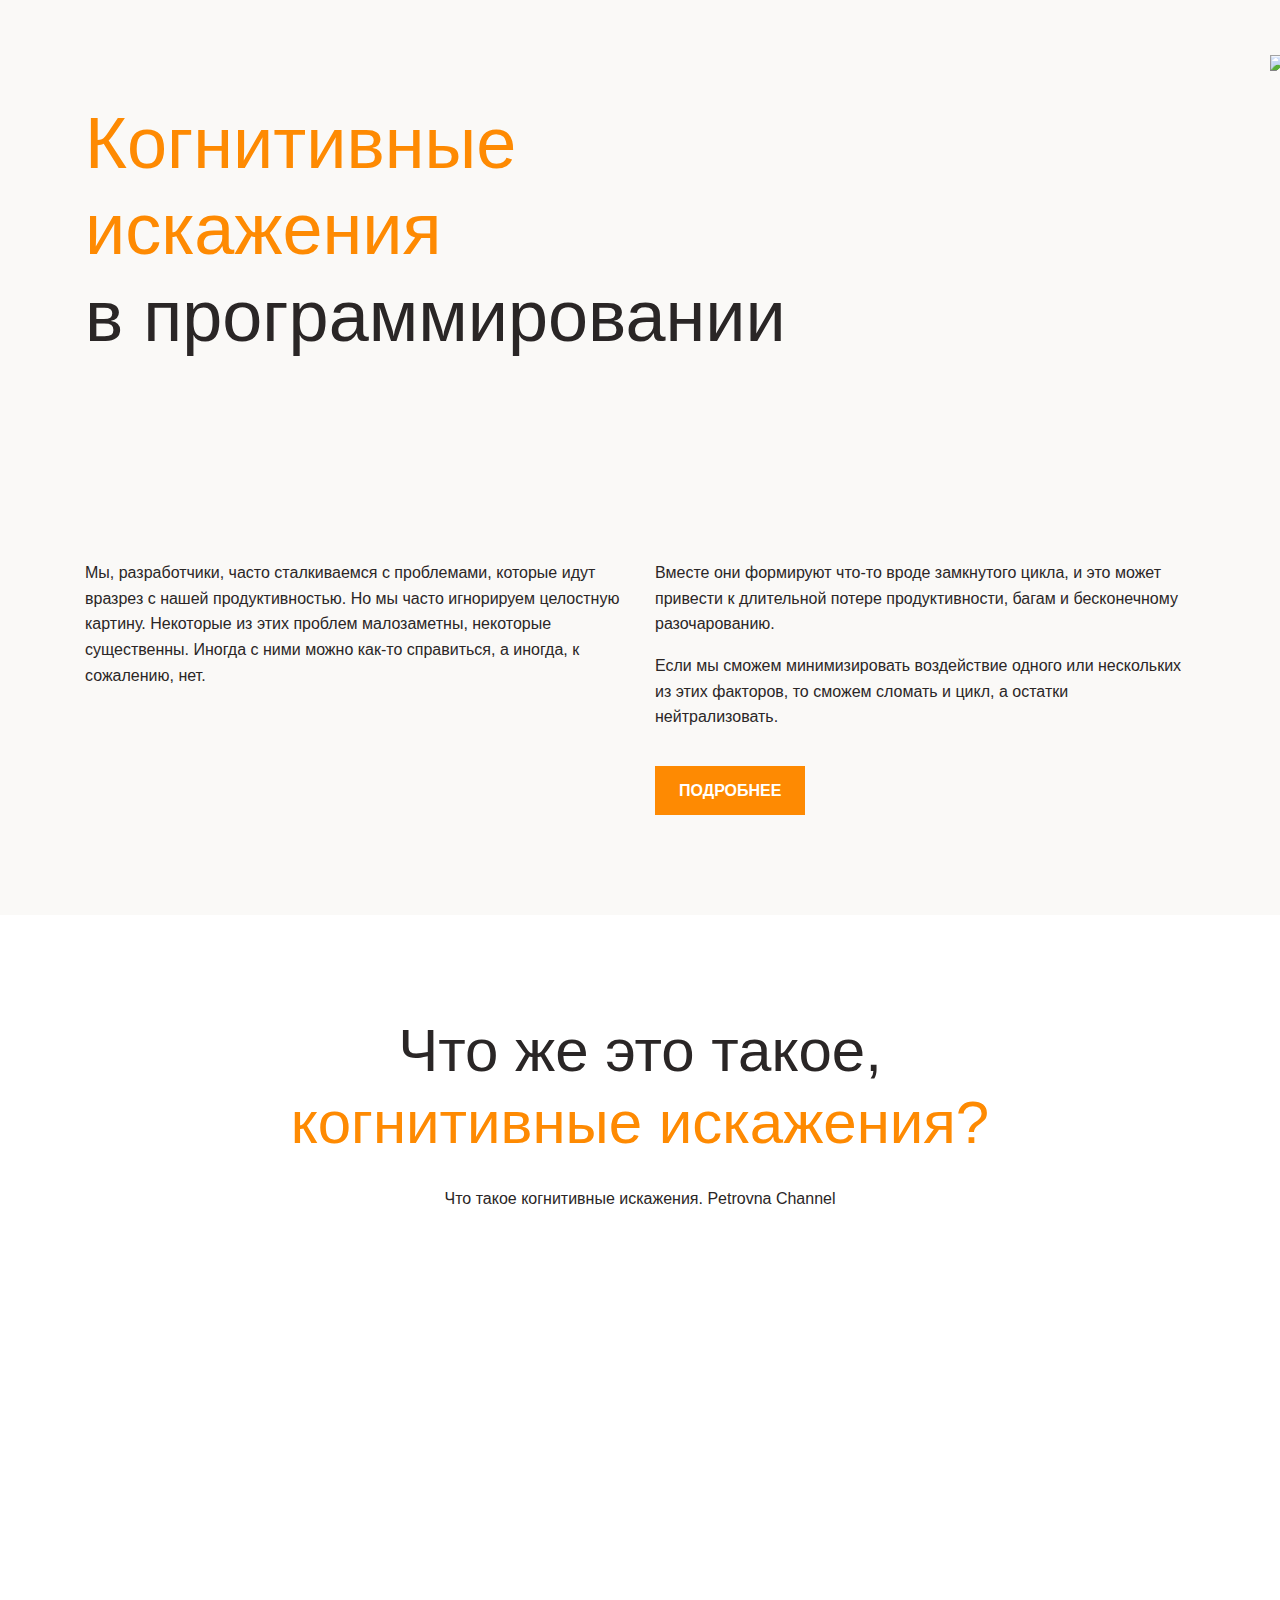
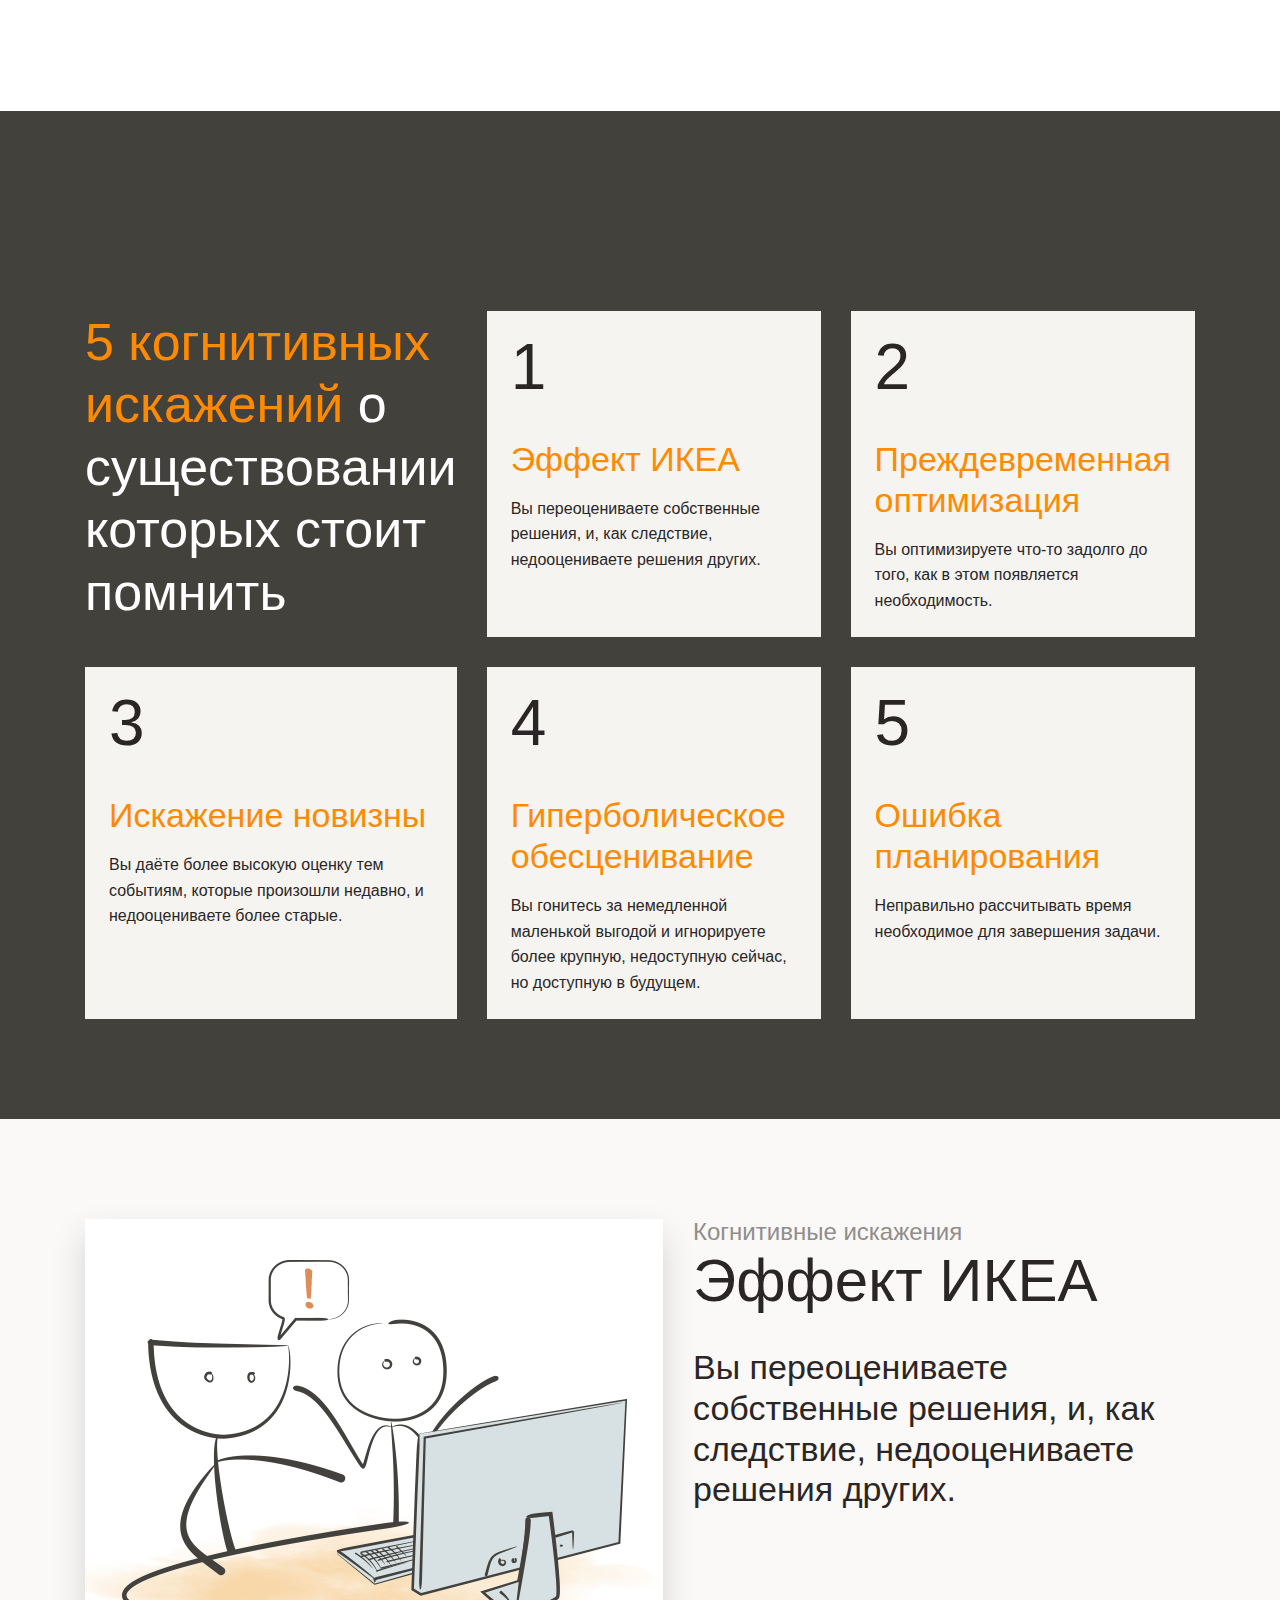
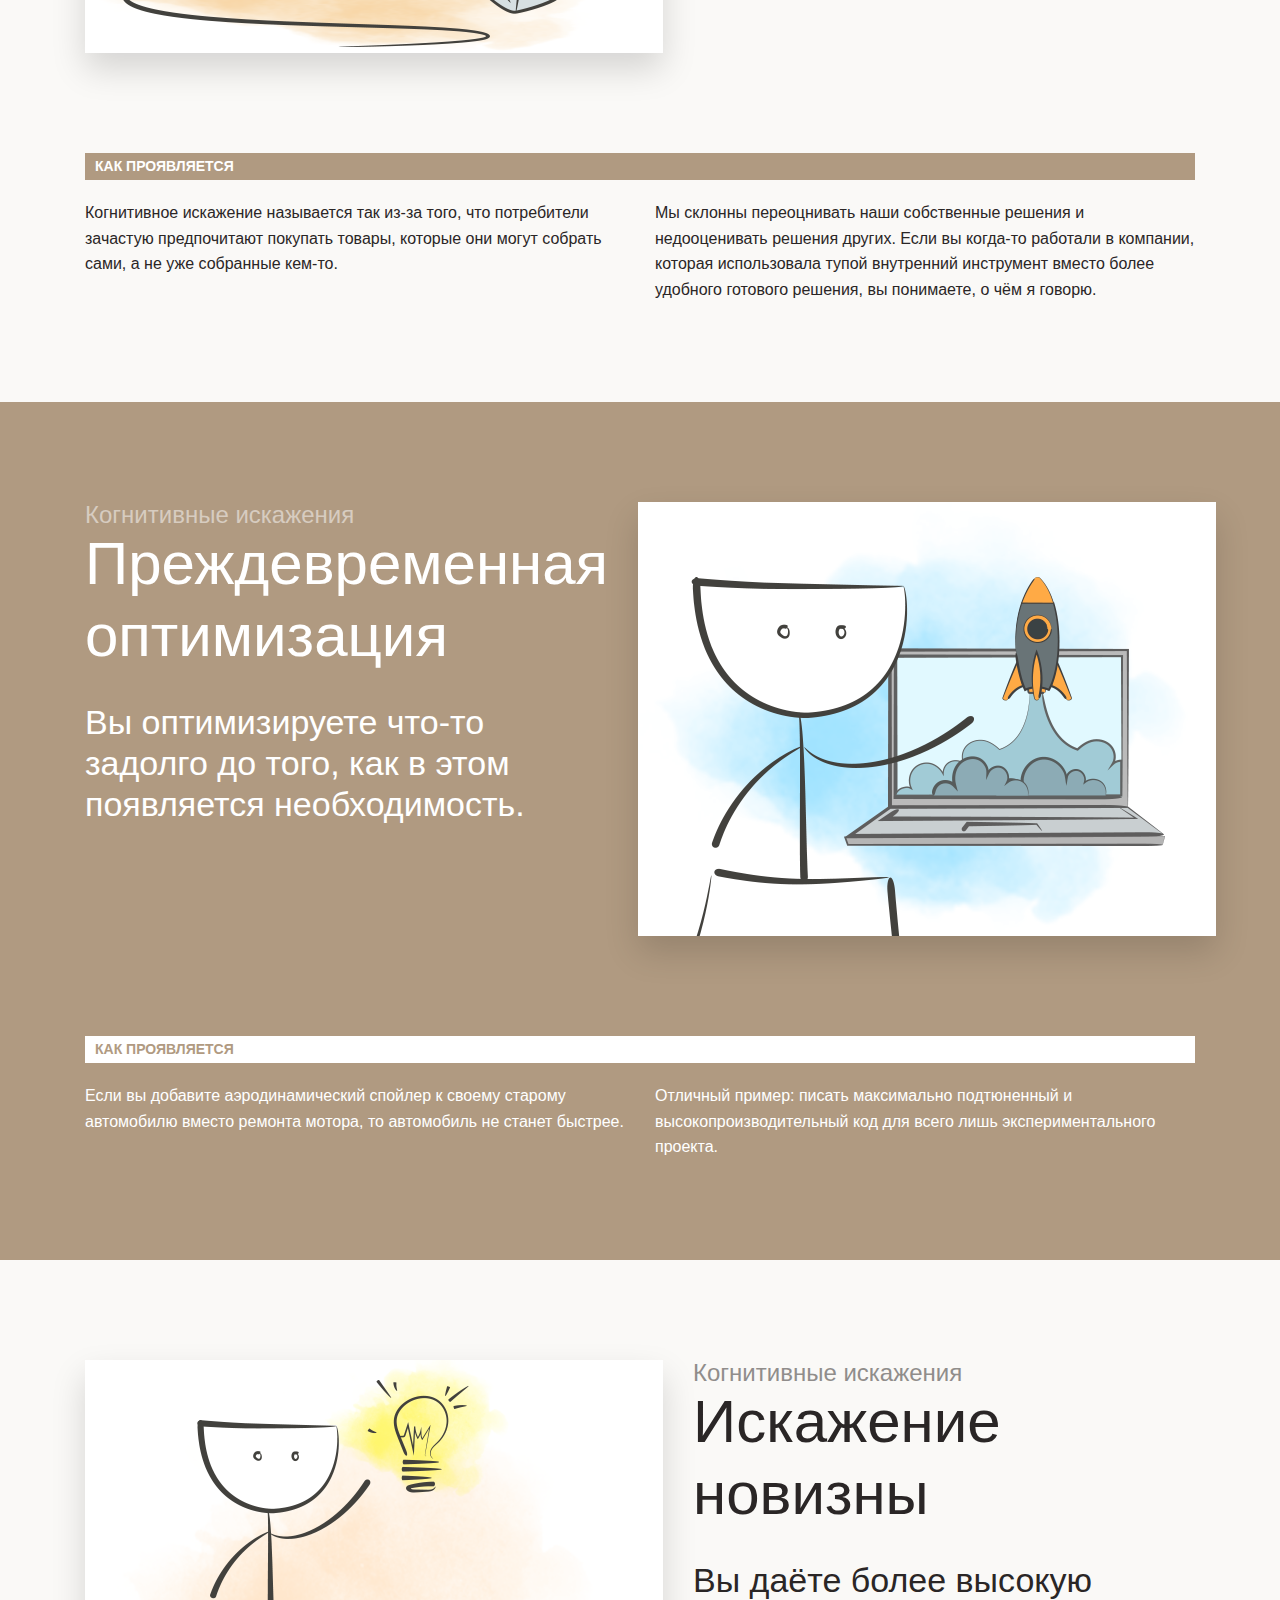
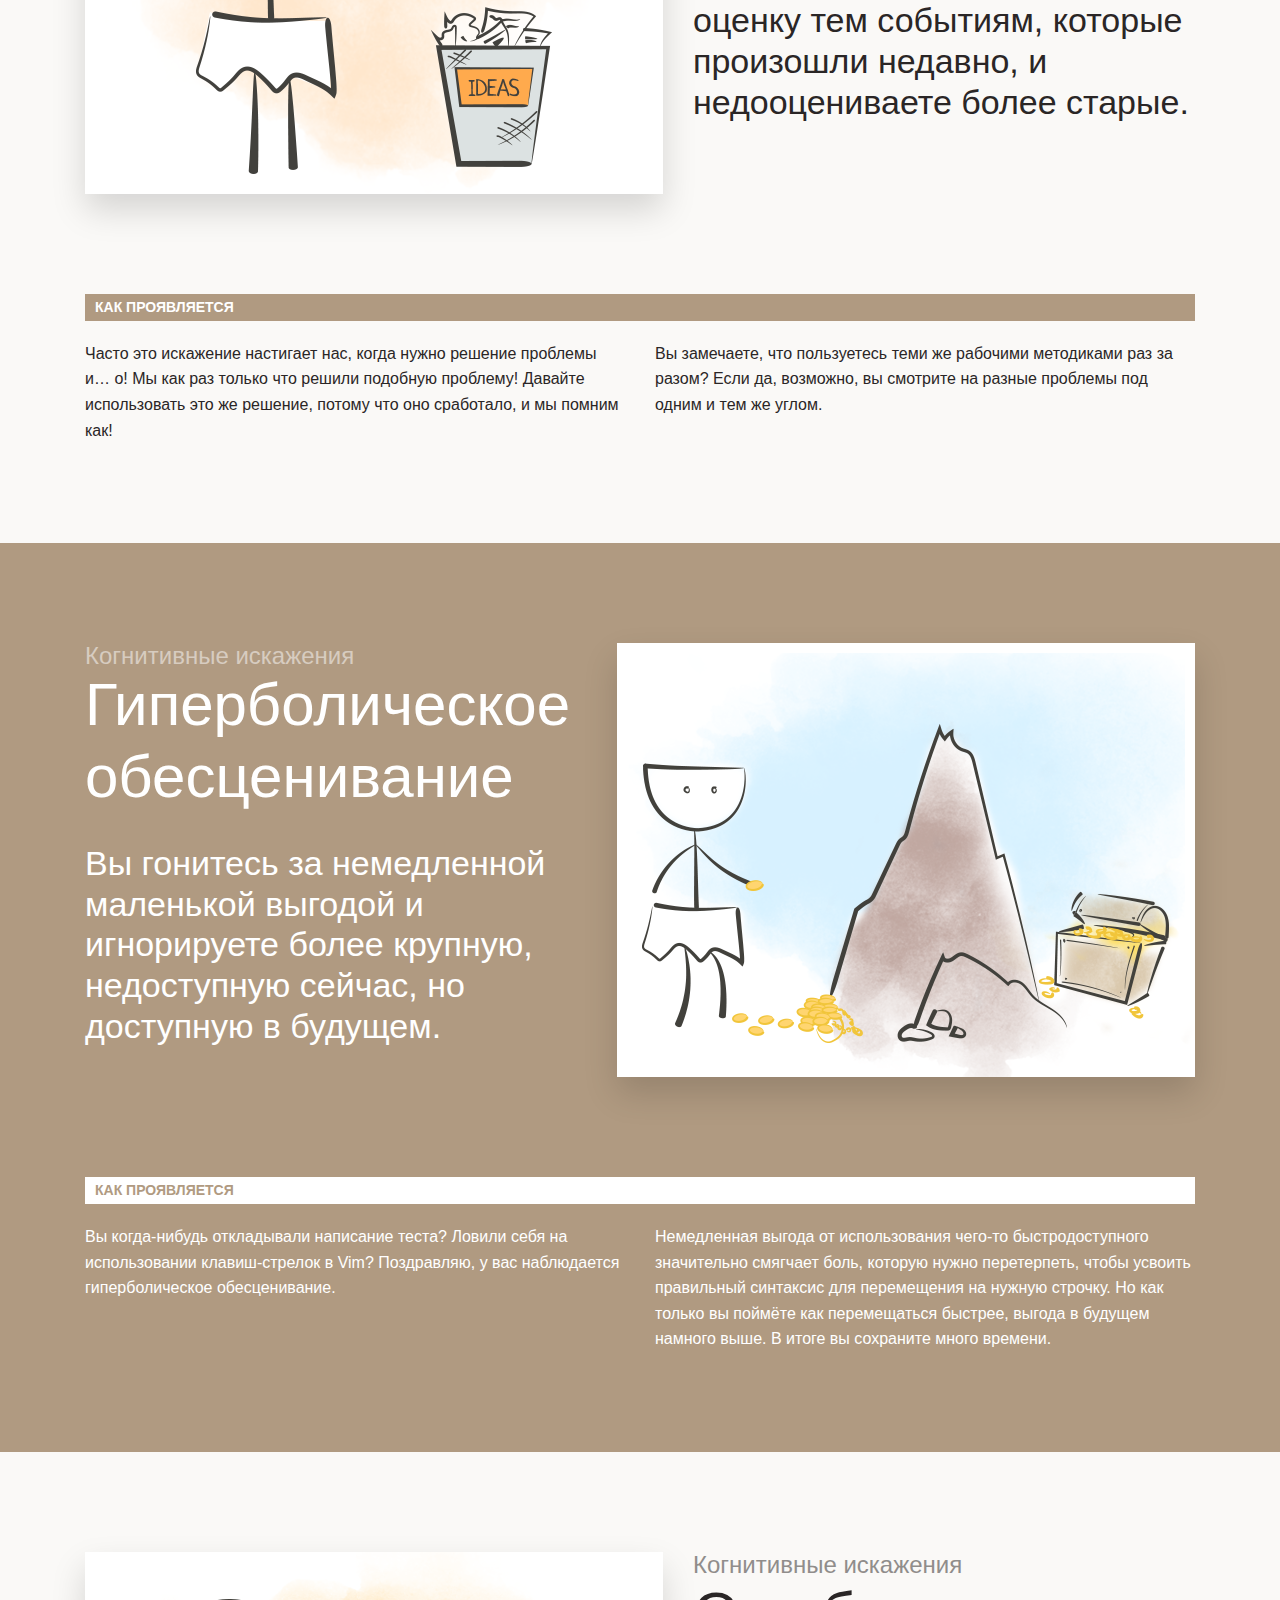
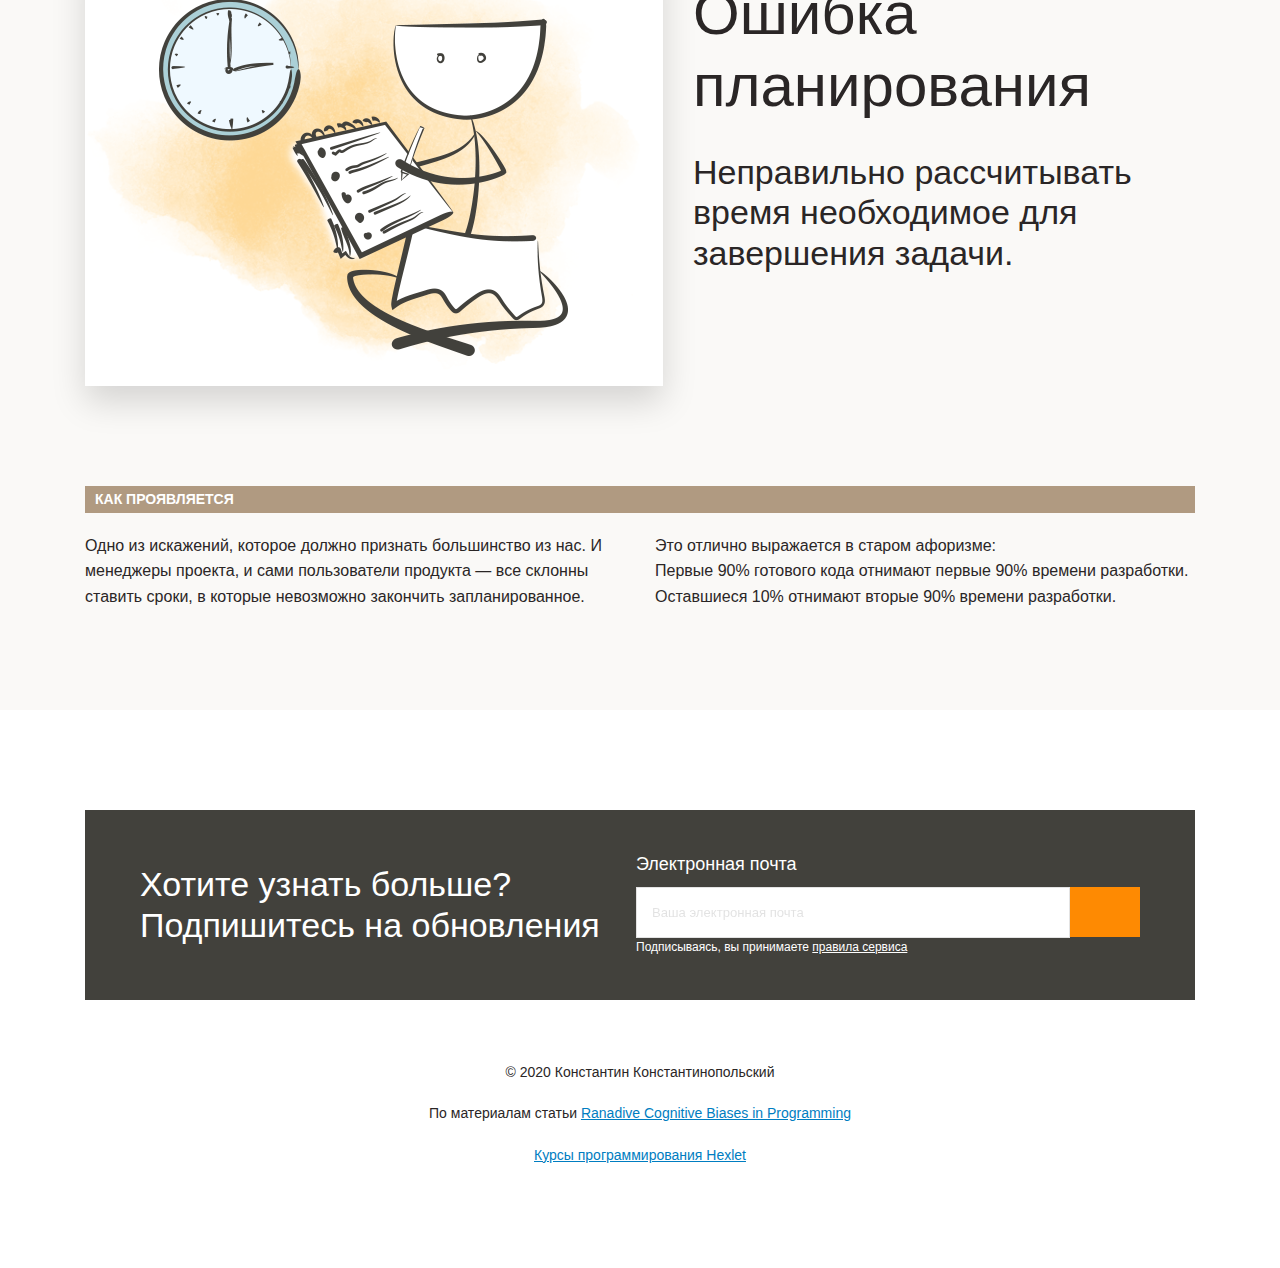
==== commit 9b55de15: "final project" ====
--- a/src/index.html
+++ b/src/index.html
@@ -135,18 +135,6 @@
             высокопроизводительный код для всего лишь экспериментального проекта.</p>
         </div>
       </section>
-      <div style="margin-top: 30px; color: white;">
-        <h2>Random Content</h2>
-        <ul>
-          <li>Lorem ipsum dolor sit, amet consectetur adipisicing elit. Porro, ipsum earum incidunt assumenda dolore hic
-            quos pariatur nulla voluptatem harum reprehenderit quas distinctio praesentium repellendus iusto rerum
-            sapiente? Repudiandae, eos!
-          </li>
-        </ul>
-        <p>Lorem ipsum dolor sit, amet consectetur adipisicing elit. Porro, ipsum earum incidunt assumenda dolore hic
-          quos pariatur nulla voluptatem harum reprehenderit quas distinctio praesentium repellendus iusto rerum
-          sapiente? Repudiandae, eos!</p>
-      </div>
     </section>
   </section>
   <section class="content_distortion-of-novelty" id="3">
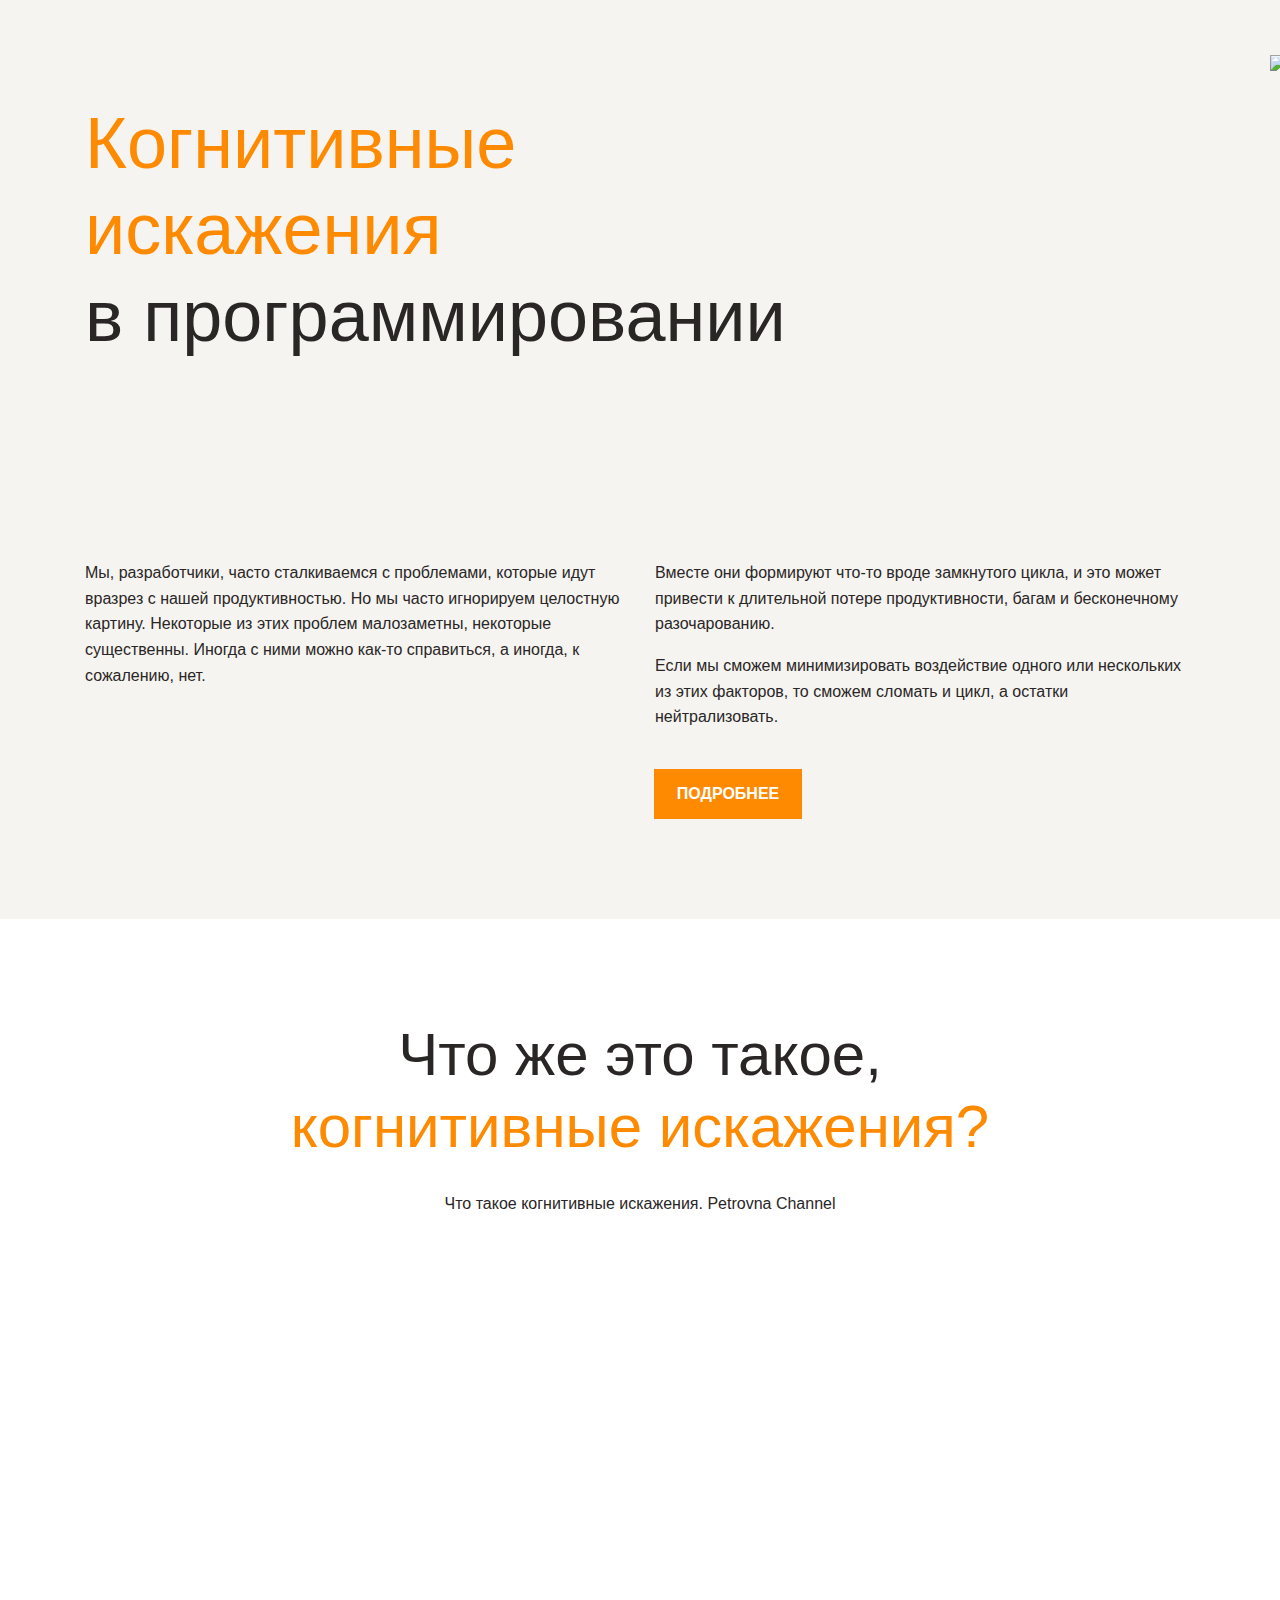
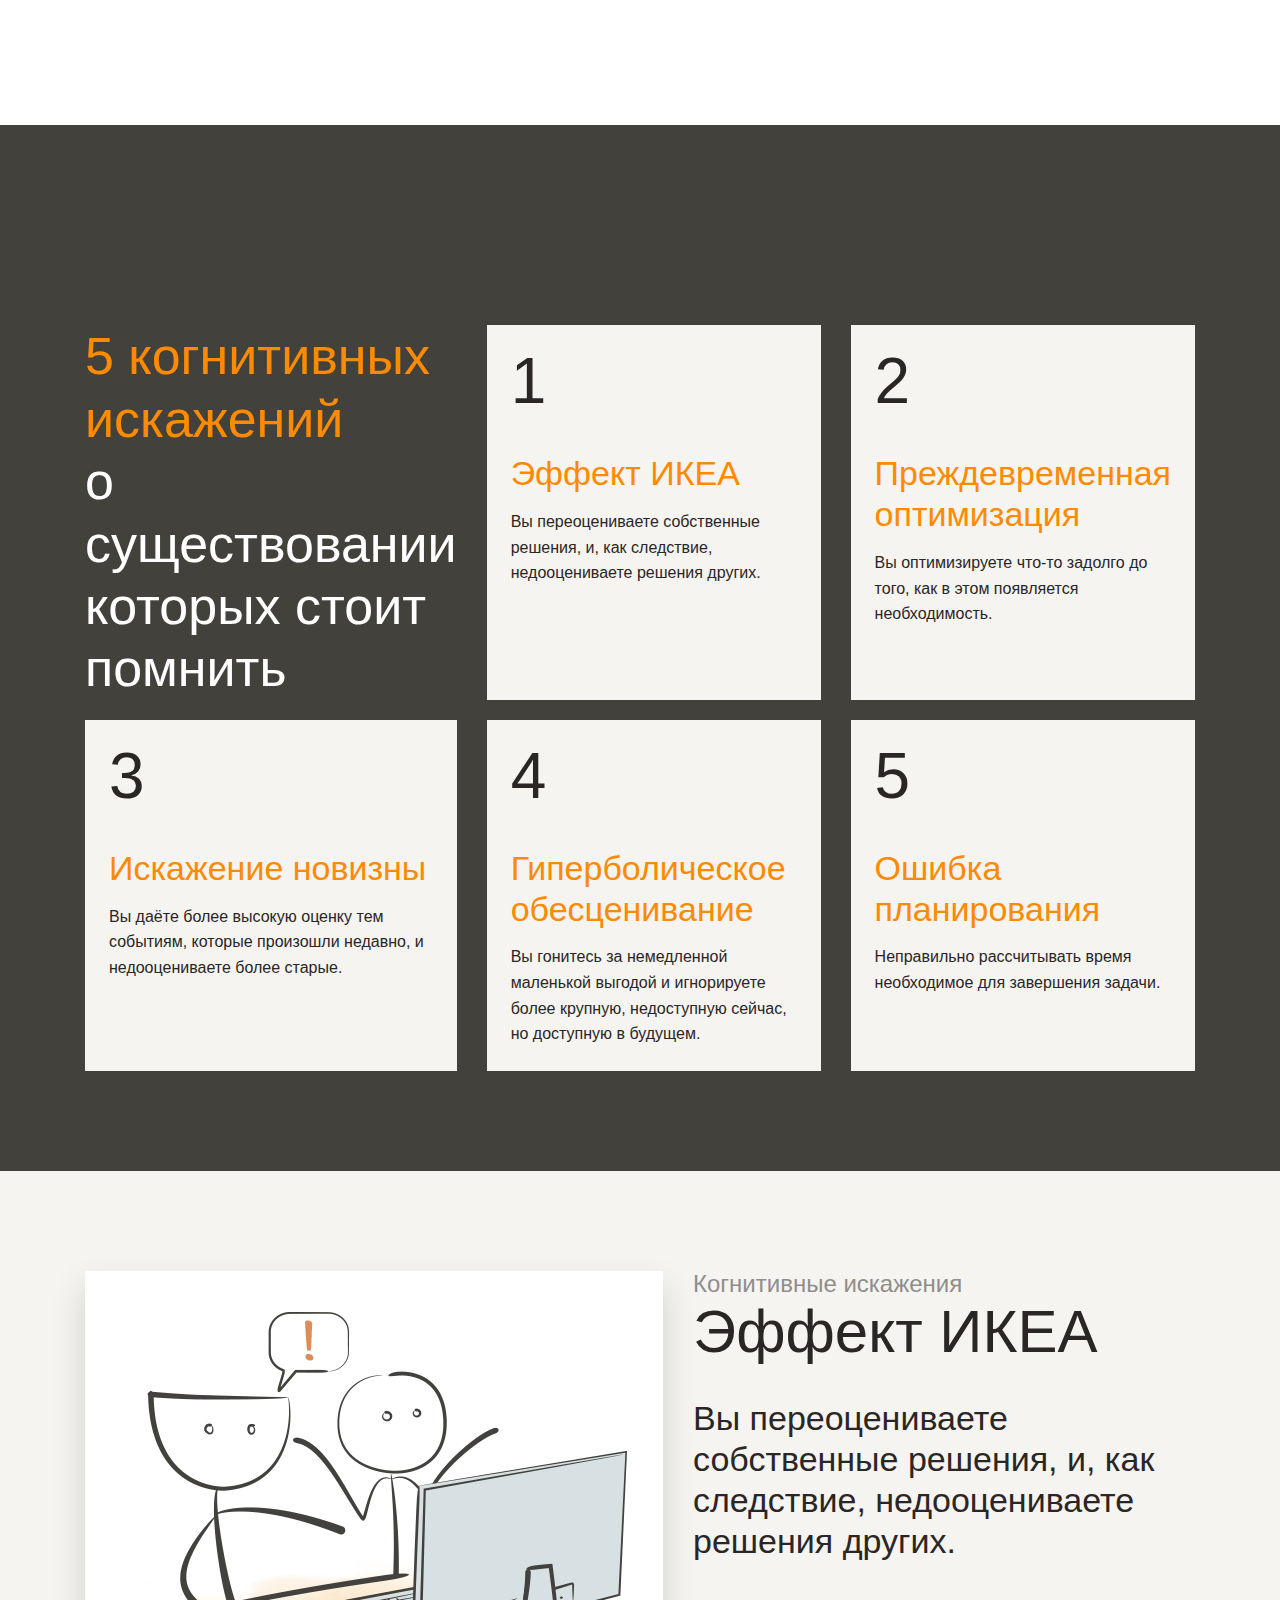
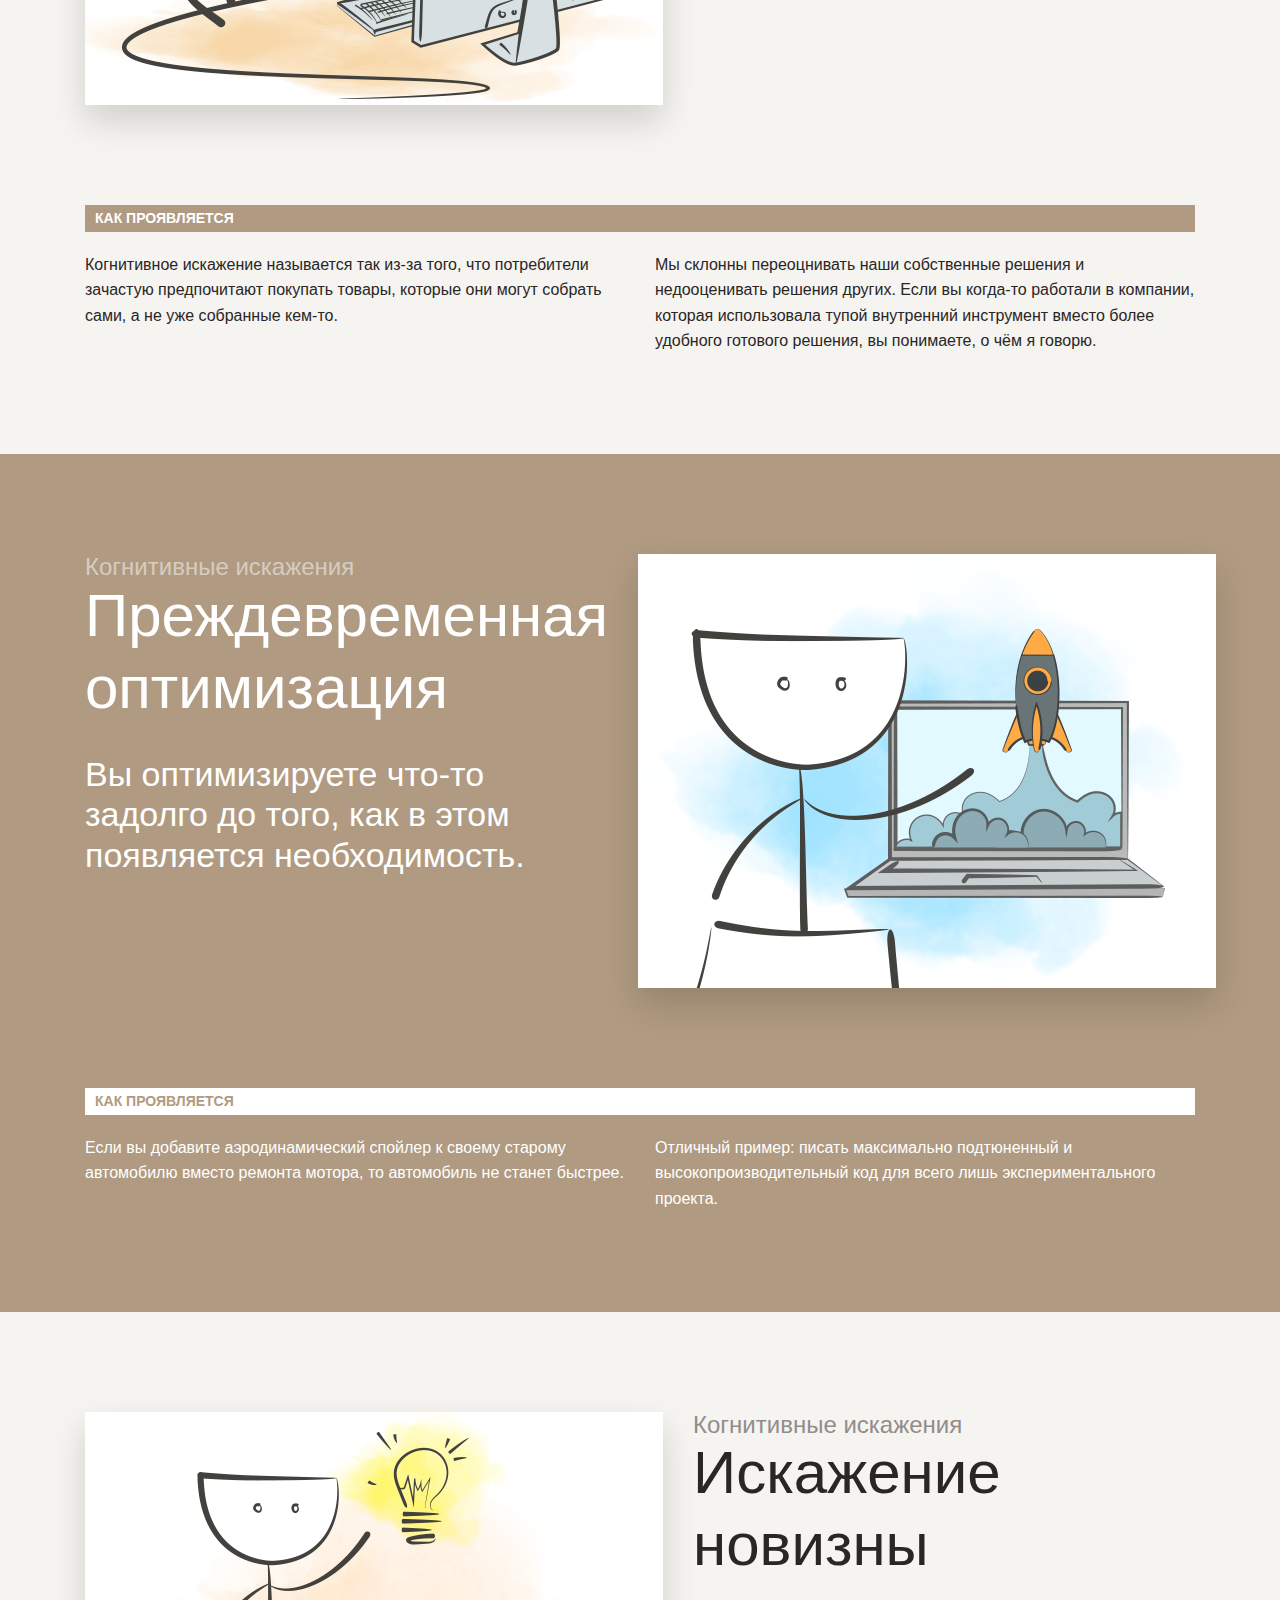
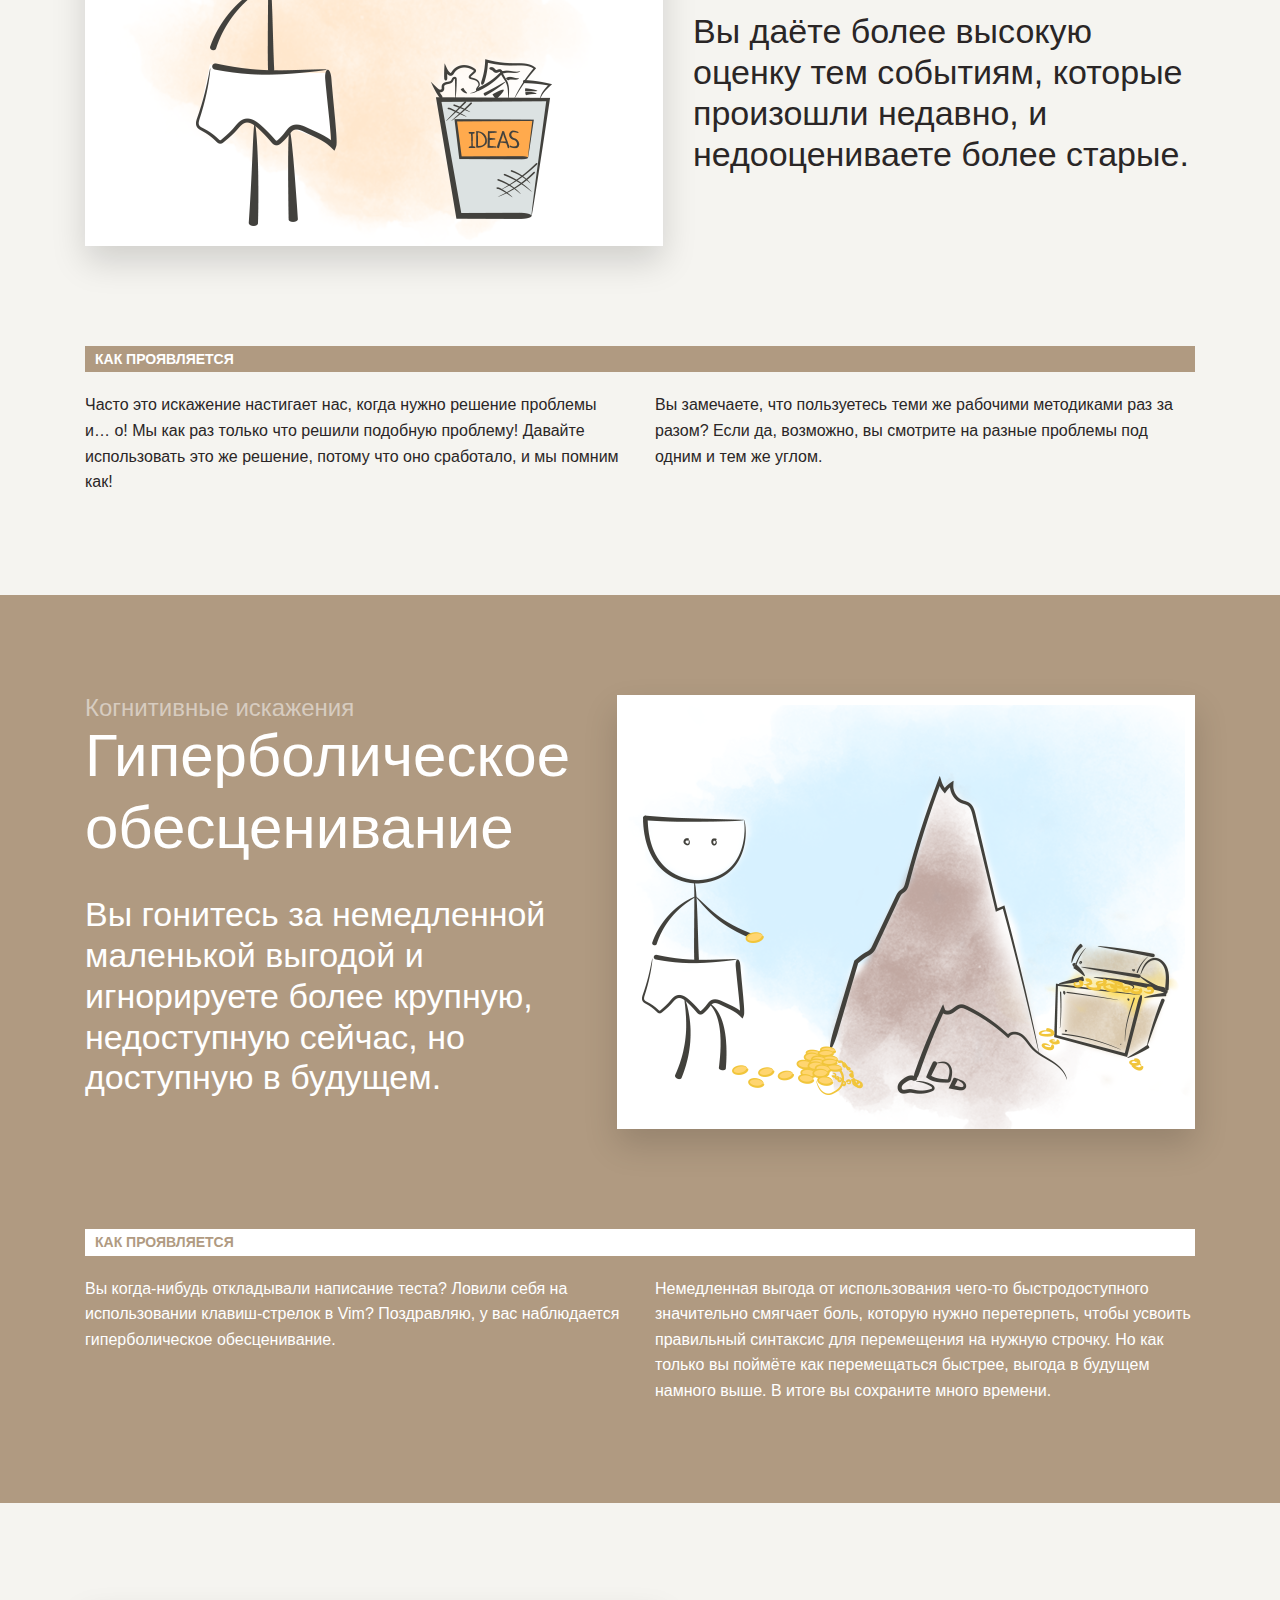
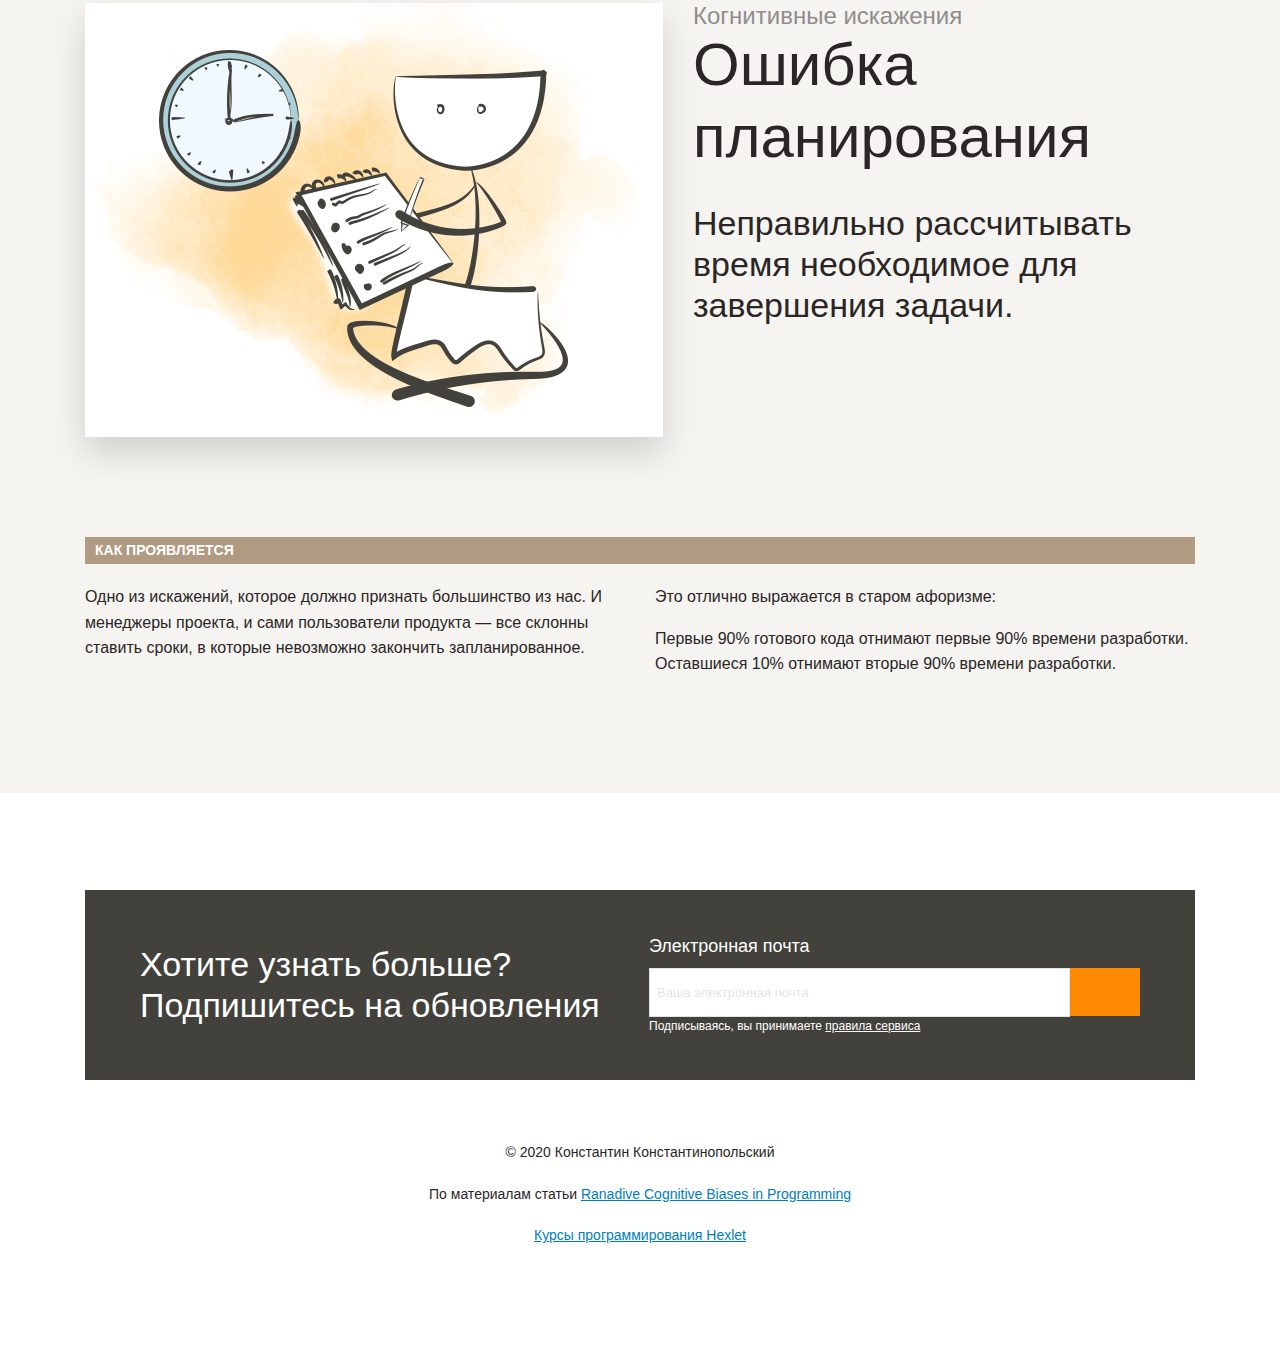
==== commit 9da998a0: "pravki project" ====
--- a/src/index.html
+++ b/src/index.html
@@ -40,7 +40,7 @@
   <section class="content_navigation" id="navigation">
     <section class="container">
       <ul class="navigation-items">
-        <li class="navigation-item"><h2>5 когнитивных искажений<span class="white"> о существовании которых стоит помнить</span>
+        <li class="navigation-item"><h2>5 когнитивных искажений<span class="white"><br>о существовании которых стоит помнить</span>
         </h2>
         </li>
         <li class="navigation-item">
@@ -199,12 +199,16 @@
           </div>
         </section>
         <h4 class="dark"> Как проявляется</h4>
-        <div class="flex">
-          <p class="text">Одно из искажений, которое должно признать большинство из нас. И менеджеры проекта, и сами
-            пользователи продукта — все склонны ставить сроки, в которые невозможно закончить запланированное.</p>
-          <p class="text">Это отлично выражается в старом афоризме:
-            <br>Первые 90% готового кода отнимают первые 90% времени разработки. Оставшиеся 10% отнимают вторые 90%
-            времени разработки.</p>
+        <div class="flex text-columns">
+          <div class="text-column">
+            <p>Одно из искажений, которое должно признать большинство из нас. И менеджеры проекта, и сами
+              пользователи продукта — все склонны ставить сроки, в которые невозможно закончить запланированное.</p>
+          </div>
+          <div class="text-column">
+            <p>Это отлично выражается в старом афоризме:</p>
+            <p>Первые 90% готового кода отнимают первые 90% времени разработки. Оставшиеся 10% отнимают вторые 90%
+              времени разработки.</p>
+          </div>
         </div>
       </section>
     </section>
--- a/src/styles/style.css
+++ b/src/styles/style.css
@@ -51,6 +51,8 @@
 
 h1 {
   font-size: 72px;
+  position: relative;
+  z-index: 1;
 }
 
 h2 {
@@ -70,6 +72,286 @@
 }
 
 .content_header::before {
+  content: "";
+  display: block;
+  position: absolute;
+  width: 100%;
+  height: 100%;
+  background-image: url("../images/background.png");
+  opacity: 0.1;
+  background-repeat: no-repeat;
+  background-size: cover;
+  z-index: 0;
+  top: 0;
+  left: 0;
+}
+
+.header-title {
+  color: var(--Primary, #FE8A02);
+  font-family: Neucha, sans-serif;
+  font-size: 72px;
+  font-style: normal;
+  font-weight: 400;
+  line-height: 1.2em;
+  margin: 0;
+}
+
+.content_header {
+  background-color: var(--background);
+}
+
+.black {
+  color: var(--Dark, #2A2626);
+}
+
+.white {
+  color: var(--White);
+}
+
+.content_header {
+  position: relative;
+  overflow: hidden;
+}
+
+.header-img {
+  position: absolute;
+  height: 525px;
+  top: 55px;
+  right: -270px;
+}
+
+.header_text {
+  padding-top: 185px;
+  display: flex;
+  gap: 30px;
+}
+
+.header-link {
+  color: var(--White, #FFF);
+  font-family: "Open Sans", sans-serif;
+  font-size: 16px;
+  font-style: normal;
+  font-weight: 700;
+  line-height: 160%; /* 25.6px */
+  text-transform: uppercase;
+  text-decoration: none;
+  display: inline-flex;
+  padding: 12px 24px 12px 24px;
+  justify-content: center;
+  align-items: center;
+  background: var(--Primary, #FE8A02);
+  width: 100px;
+  height: 26px;
+  margin-top: 23px;
+  left: 569px;
+  position: relative;
+}
+
+.header-link:hover {
+  background: #EA7600;
+}
+.content_video h2 {
+  text-align: center;
+}
+
+.video-text {
+  text-align: center;
+  margin: 28px 0 30px;
+}
+
+.video {
+  filter: drop-shadow(0 16px 32px rgba(0 0 0 / 15%));
+  margin-left: auto;
+  margin-right: auto;
+  display: block;
+  position: relative;
+}
+
+.content_video {
+  margin-bottom: -90px;
+}
+
+.content_video .container {
+  padding-bottom: 0;
+}
+
+.content_navigation {
+  background-color: var(--Primary-Dark);
+  padding-top: 100px;
+}
+
+.navigation-item {
+  background-color: var(--background);
+  list-style: none;
+}
+
+.navigation-item:hover h3,
+.navigation-item:hover .number,
+.navigation-item:hover div,
+.navigation-item:hover {
+  background: var(--Primary, #FE8A02);
+  color: var(--White);
+}
+
+.navigation-item h2 {
+  font-size: 52px;
+}
+
+.navigation-item a {
+  height: 100%;
+  text-decoration: none;
+  color: var(--Dark, #2A2626);
+  padding: 24px;
+  display: block;
+  box-sizing: border-box;
+}
+
+.navigation-items {
+  padding: 0;
+  margin: 0;
+  display: grid;
+  gap: 20px 30px;
+  grid-template-columns: repeat(3, 1fr);
+}
+
+.number {
+  font-size: 64px;
+  font-family: "Neucha", sans-serif;
+  margin-bottom: 40px;
+  line-height: 1;
+}
+
+.navigation-item h3 {
+  font-size: 34px;
+  margin: 0 0 15px 0;
+}
+
+.navigation-item:nth-child(1) {
+  background-color: var(--Primary-Dark);
+}
+
+.flex {
+  display: flex;
+  gap: 30px;
+}
+
+.content_ikea-effect,
+.content_distortion-of-novelty,
+.content_errors-in-planning {
+  position: relative;
+}
+
+.content_ikea-effect::before,
+.content_distortion-of-novelty::before,
+.content_errors-in-planning::before {
+  content: "";
+  display: block;
+  position: absolute;
+  width: 100%;
+  height: 100%;
+  background-image: url("../images/background.png");
+  opacity: 0.1;
+  background-repeat: no-repeat;
+  background-size: cover;
+  z-index: 0;
+  top: 0;
+  left: 0;
+}
+
+.content_ikea-effect,
+.content_distortion-of-novelty,
+.content_errors-in-planning {
+  background-color: var(--background);
+
+}
+
+.img {
+  box-shadow: 0 16px 32px 0 rgba(0, 0, 0, 0.15);
+}
+
+h2.light {
+  color: var(--White, #FFF);
+}
+
+.part h2 {
+  padding-bottom: 30px;
+}
+.subhead-dark {
+  color: var(--Dark, #2A2626);
+}
+
+.subhead-light {
+  color: var(--White, #FFF);
+}
+
+.subhead {
+  font-family: Neucha, sans-serif;
+  font-size: 34px;
+  font-style: normal;
+  font-weight: 400;
+  line-height: 40.8px; /* 120% */
+}
+
+.text {
+  flex: 1 1;
+  margin: 0;
+}
+
+.text-columns {
+  display: flex;
+  gap: 30px;
+}
+.text-column {
+  flex: 1 1;
+}
+.text-column *:first-of-type {
+  margin-top: 0;
+}
+
+h4 {
+  font-family: Open Sans, sans-serif;
+  font-size: 14px;
+  font-weight: 700;
+  text-transform: uppercase;
+  margin-top: 100px;
+  margin-bottom: 20px;
+  padding: 5px 0 5px 10px;
+  line-height: 1.2em;
+}
+
+h4.dark {
+  color: var(--White);
+  background: var(--Background-Dark, #B09A81);
+}
+
+h4.light {
+  background: var(--White);
+  color: var(--Brown, #B09A81);
+}
+
+.topic-dark {
+  color: var(--Secondary, #908D8B);
+}
+
+.topic-light {
+  color: var(--White-50, #D7CCC0);
+}
+
+.topic {
+  font-family: Neucha, sans-serif;
+  font-size: 24px;
+  font-style: normal;
+  font-weight: 400;
+}
+
+.content_premature-optimization,
+.content_hyperbolic-depreciation {
+  position: relative;
+  color: var(--White);
+}
+
+.content_premature-optimization::before,
+.content_hyperbolic-depreciation::before {
   content: "";
   display: block;
   position: absolute;
@@ -84,284 +366,6 @@
   left: 0;
 }
 
-.header-title {
-  color: var(--Primary, #FE8A02);
-  font-family: Neucha, sans-serif;
-  font-size: 72px;
-  font-style: normal;
-  font-weight: 400;
-  line-height: 1.2em;
-  margin: 0;
-}
-
-.content_header::after {
-  content: "";
-  position: absolute;
-  background-color: var(--background);
-  z-index: -3;
-  width: 100%;
-  height: 100%;
-  opacity: 0.5;
-  top: 0;
-  left: 0;
-}
-
-.black {
-  color: var(--Dark, #2A2626);
-}
-
-.white {
-  color: var(--White);
-}
-
-.content_header {
-  position: relative;
-  overflow: hidden;
-}
-
-.header-img {
-  position: absolute;
-  height: 525px;
-  top: 55px;
-  right: -270px;
-  z-index: -1;
-}
-
-.header_text {
-  padding-top: 185px;
-  display: flex;
-  gap: 30px;
-}
-
-.header-link {
-  color: var(--White, #FFF);
-  font-family: Open Sans, sans-serif;
-  font-size: 16px;
-  font-style: normal;
-  font-weight: 700;
-  line-height: 160%; /* 25.6px */
-  text-transform: uppercase;
-  text-decoration: none;
-  display: inline-flex;
-  padding: 12px 24px 12px 24px;
-  justify-content: center;
-  align-items: center;
-  background: var(--Primary, #FE8A02);
-  margin-top: 20px;
-  left: 570px;
-  position: relative;
-}
-
-.header-link:hover {
-  background: #EA7600;
-}
-.content_video h2 {
-  text-align: center;
-}
-
-.video-text {
-  text-align: center;
-  margin: 27px 0 30px 0;
-}
-
-.video {
-  filter: drop-shadow(0 16px 32px rgba(0 0 0 / 15%));
-  margin-left: auto;
-  margin-right: auto;
-  display: block;
-  position: relative;
-  top: 200px;
-  margin-top: -200px;
-}
-
-.content_navigation {
-  background-color: var(--Primary-Dark);
-  padding-top: 100px;
-}
-
-.navigation-item {
-  background-color: var(--background);
-  list-style: none;
-}
-
-.navigation-item:hover h3,
-.navigation-item:hover .number,
-.navigation-item:hover div,
-.navigation-item:hover {
-  background: var(--Primary, #FE8A02);
-  color: var(--White);
-}
-
-.navigation-item h2 {
-  font-size: 52px;
-}
-
-.navigation-item a {
-  height: 100%;
-  text-decoration: none;
-  color: var(--Dark, #2A2626);
-  padding: 24px;
-  display: block;
-  box-sizing: border-box;
-}
-
-.navigation-items {
-  padding: 0;
-  margin: 0;
-  display: grid;
-  gap: 30px;
-  grid-template-columns: repeat(3, 1fr);
-}
-
-.number {
-  font-size: 64px;
-  font-family: "Neucha", sans-serif;
-  margin-bottom: 40px;
-  line-height: 1;
-}
-
-.navigation-item h3 {
-  font-size: 34px;
-  margin: 0 0 16px 0;
-}
-
-.navigation-item:nth-child(1) {
-  background-color: var(--Primary-Dark);
-}
-
-.flex {
-  display: flex;
-  gap: 30px;
-}
-
-.content_ikea-effect,
-.content_distortion-of-novelty,
-.content_errors-in-planning {
-  position: relative;
-}
-
-.content_ikea-effect::before,
-.content_distortion-of-novelty::before,
-.content_errors-in-planning::before {
-  content: "";
-  display: block;
-  position: absolute;
-  width: 100%;
-  height: 100%;
-  background-image: url("../images/background.png");
-  opacity: 0.1;
-  background-repeat: no-repeat;
-  background-size: cover;
-  z-index: -2;
-  top: 0;
-  left: 0;
-}
-
-.content_ikea-effect::after,
-.content_distortion-of-novelty::after,
-.content_errors-in-planning::after {
-  content: "";
-  position: absolute;
-  background-color: var(--background);
-  z-index: -3;
-  width: 100%;
-  height: 100%;
-  opacity: 0.5;
-  top: 0;
-  left: 0;
-}
-
-.img {
-  box-shadow: 0 16px 32px 0 rgba(0, 0, 0, 0.15);
-}
-
-h2.light {
-  color: var(--White, #FFF);
-}
-
-.part h2 {
-  padding-bottom: 30px;
-}
-.subhead-dark {
-  color: var(--Dark, #2A2626);
-}
-
-.subhead-light {
-  color: var(--White, #FFF);
-}
-
-.subhead {
-  font-family: Neucha, sans-serif;
-  font-size: 34px;
-  font-style: normal;
-  font-weight: 400;
-  line-height: 40.8px; /* 120% */
-}
-
-.text {
-  width: 540px;
-  margin: 0;
-  line-height: 25.6px; /* 160% */
-}
-
-h4 {
-  font-family: Open Sans, sans-serif;
-  font-size: 14px;
-  font-weight: 700;
-  text-transform: uppercase;
-  margin-top: 100px;
-  margin-bottom: 20px;
-  padding: 5px 0 5px 10px;
-  line-height: 1.2em;
-}
-
-h4.dark {
-  color: var(--White);
-  background: var(--Background-Dark, #B09A81);
-}
-
-h4.light {
-  background: var(--White);
-  color: var(--Brown, #B09A81);
-}
-
-.topic-dark {
-  color: var(--Secondary, #908D8B);
-}
-
-.topic-light {
-  color: var(--White-50, #D7CCC0);
-}
-
-.topic {
-  font-family: Neucha, sans-serif;
-  font-size: 24px;
-  font-style: normal;
-  font-weight: 400;
-}
-
-.content_premature-optimization,
-.content_hyperbolic-depreciation {
-  position: relative;
-  color: var(--White);
-}
-
-.content_premature-optimization::before,
-.content_hyperbolic-depreciation::before {
-  content: "";
-  display: block;
-  position: absolute;
-  width: 100%;
-  height: 100%;
-  background-image: url("../images/background.png");
-  opacity: 0.1;
-  background-repeat: no-repeat;
-  background-size: cover;
-  z-index: -2;
-  top: 0;
-  left: 0;
-}
-
 .content_premature-optimization::after,
 .content_hyperbolic-depreciation::after {
   content: "";
@@ -382,6 +386,7 @@
   align-items: center;
   height: 190px;
   margin-bottom: 60px;
+  margin-top: -3px;
 }
 
 .inscription {
@@ -404,10 +409,9 @@
   display: block;
   position: relative;
   width: 415px;
-  height: 47px;
+  height: 45px;
   border: 1px solid #E3E3E3;
   background: var(--White, #FFF);
-  padding-left: 15px;
   outline: transparent;
 }
 
@@ -416,6 +420,7 @@
   font-size: 13.1px;
   line-height: 160%; /* 20.96px */
   opacity: 0.2;
+  padding-left: 5px;
 }
 
 button::before {
@@ -432,7 +437,7 @@
 
 .button {
   position: relative;
-  height: 50px;
+  height: 48px;
   width: 70px;
   background-color: var(--Primary);
   border: none;
